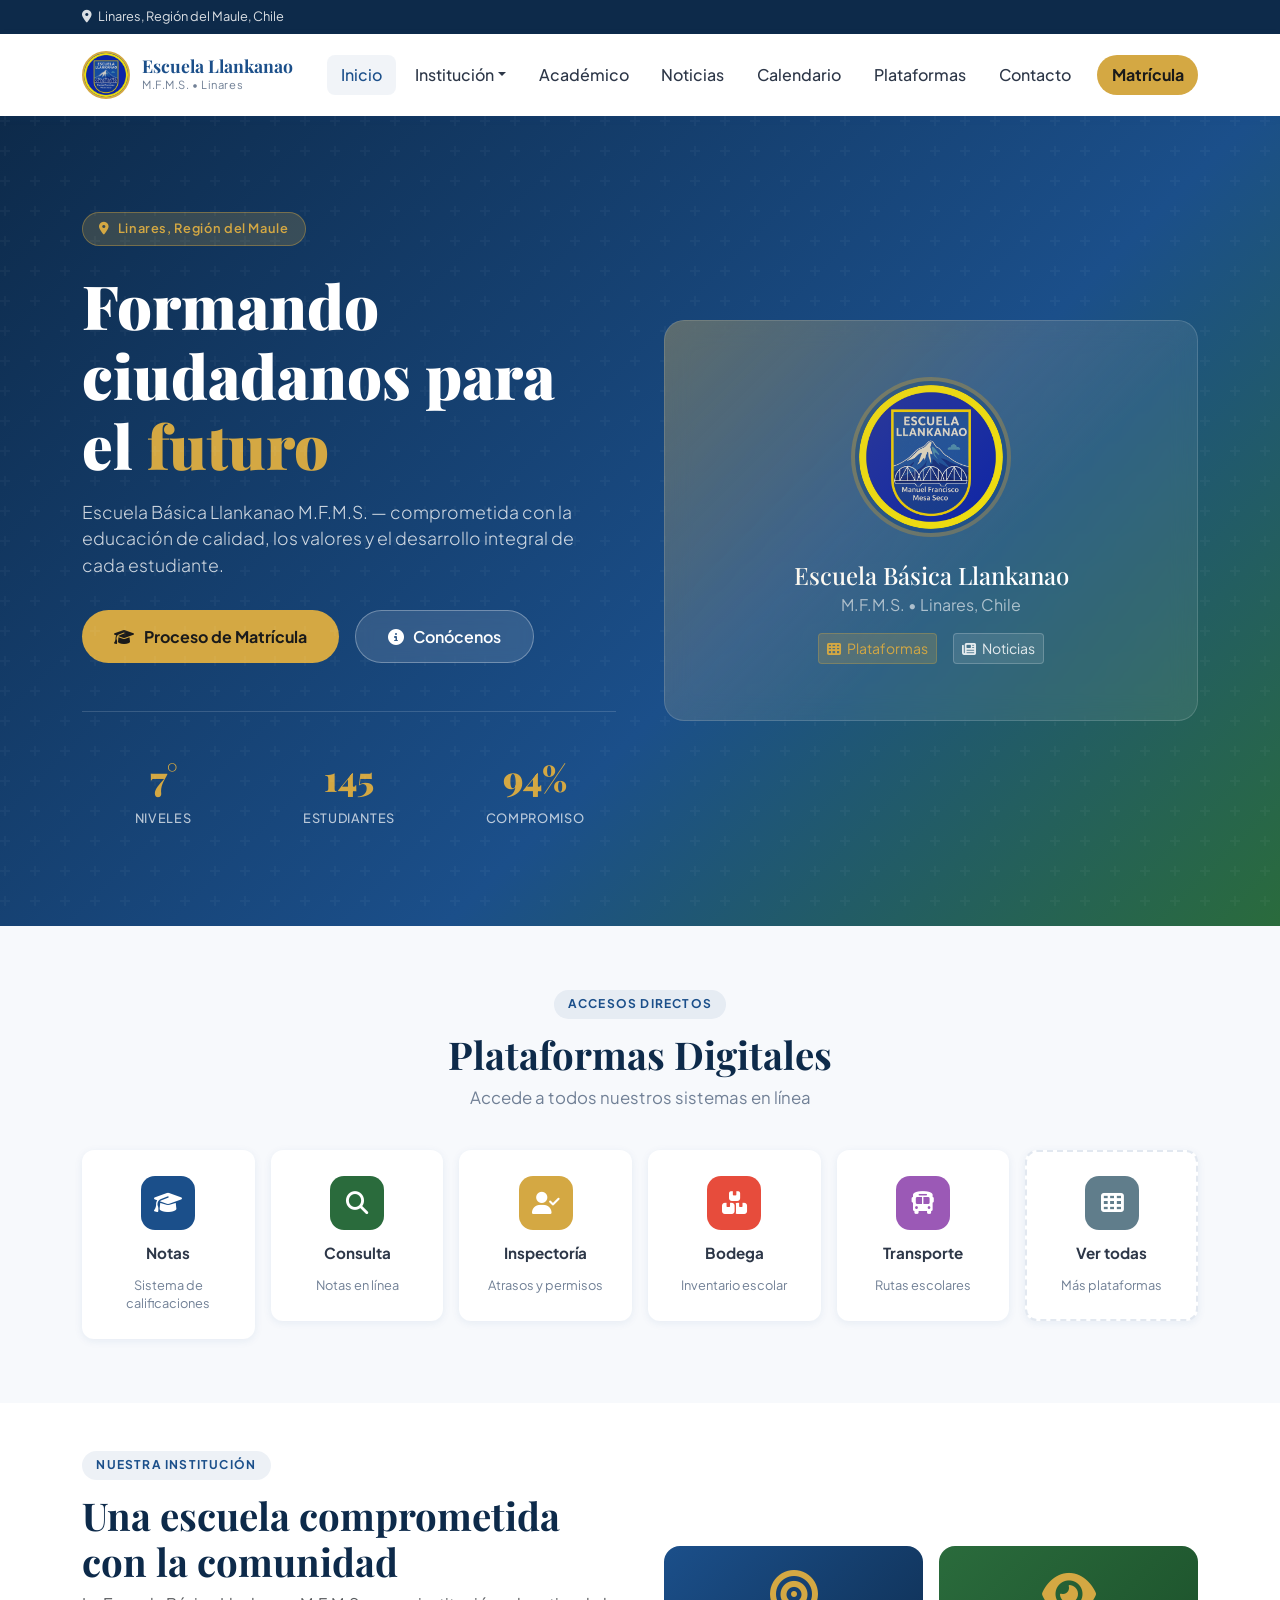
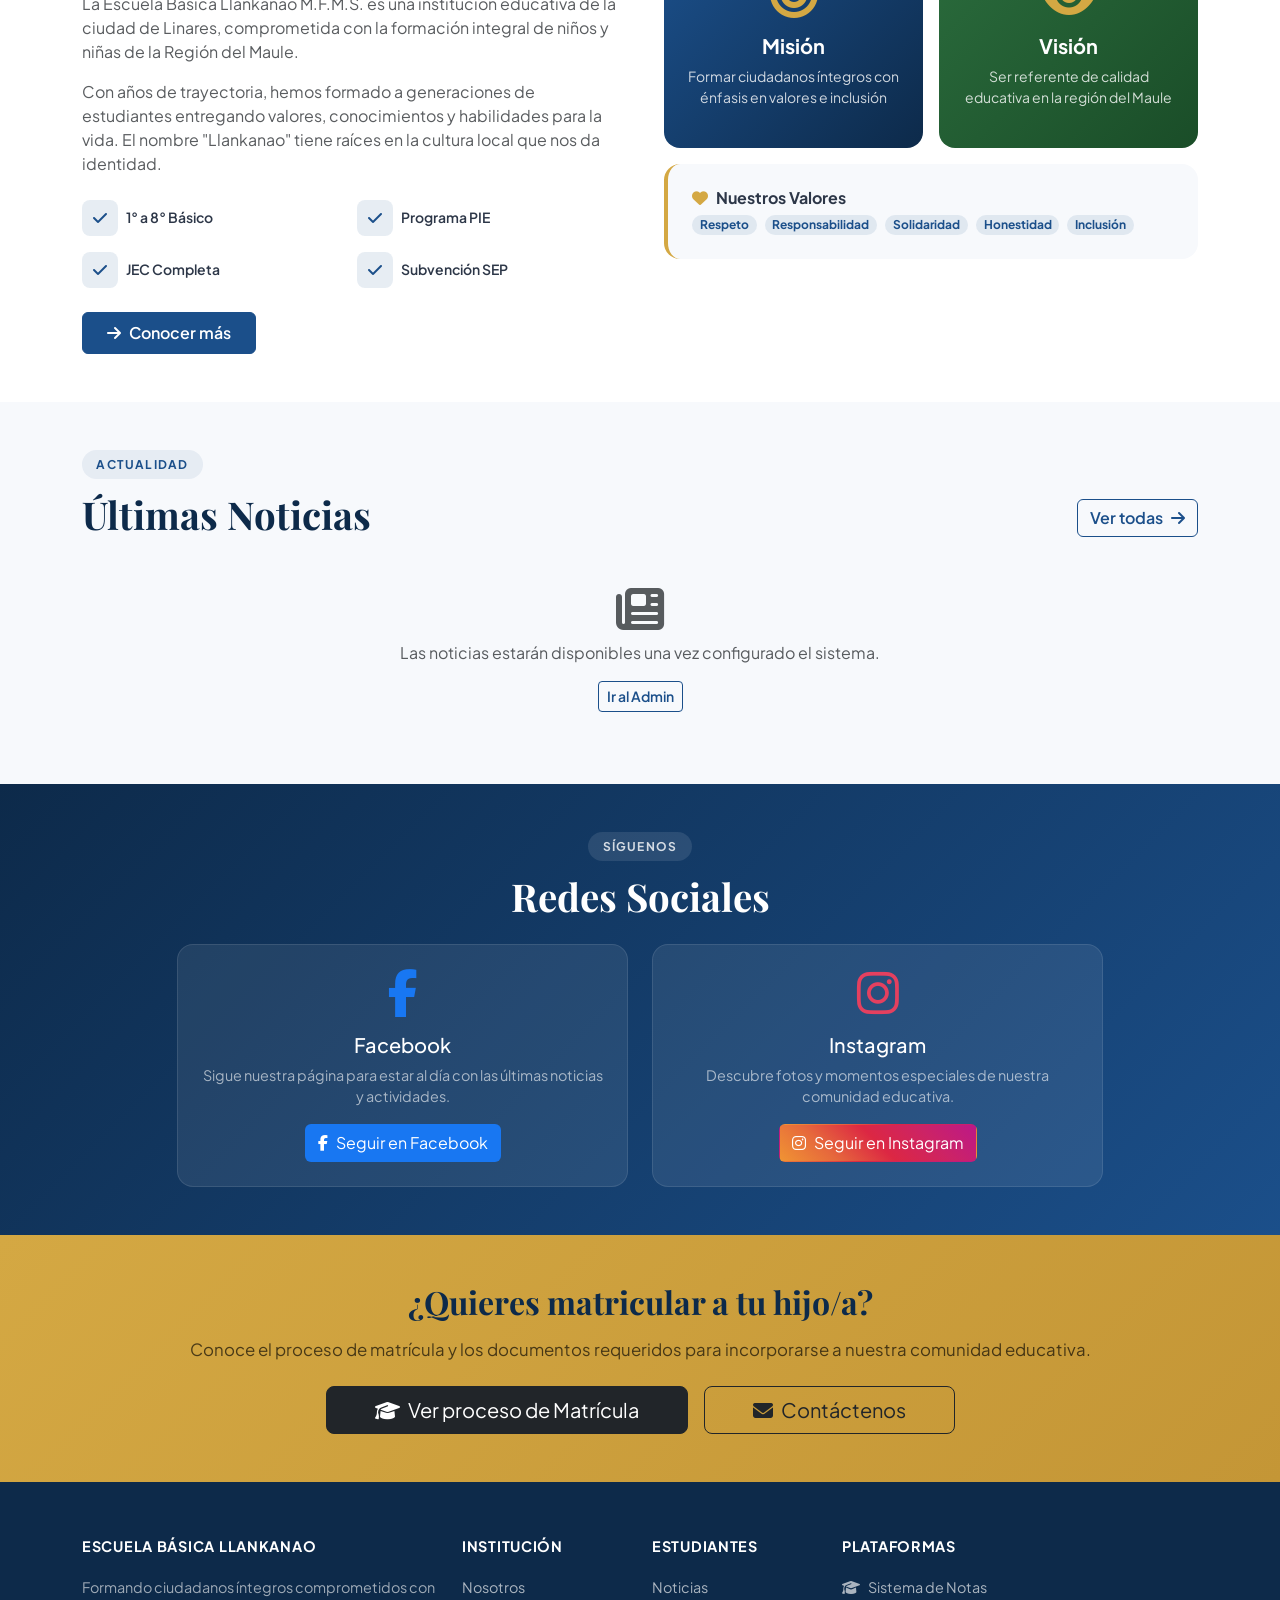
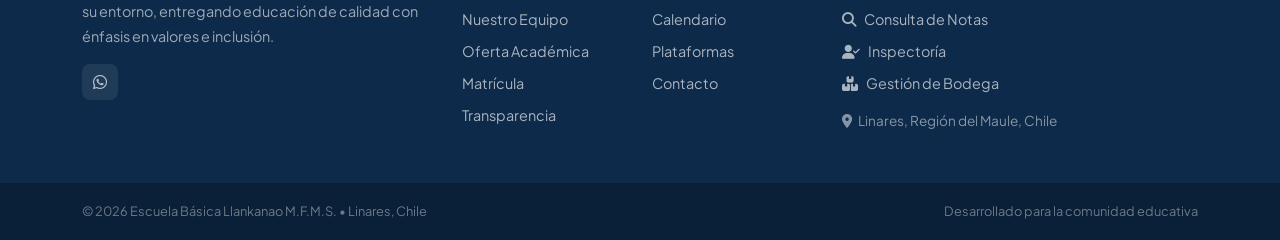
==== index.html @ 6bb751f6 "Add files via upload" ====
<!DOCTYPE html>
<html lang="es">
<head>
  <meta charset="UTF-8">
  <meta name="viewport" content="width=device-width, initial-scale=1.0">
  <title>Escuela Básica Llankanao M.F.M.S. — Linares, Chile</title>
  <meta name="description" content="Sitio web oficial de la Escuela Básica Llankanao M.F.M.S. de Linares, Región del Maule, Chile.">
  <meta property="og:title" content="Escuela Llankanao — Linares">
  <meta property="og:type" content="website">
  <meta property="og:url" content="https://www.escuelallankanao.cl">
  <link rel="icon" href="assets/img/favicon.png" type="image/png">
  <link rel="stylesheet" href="https://cdnjs.cloudflare.com/ajax/libs/bootstrap/5.3.2/css/bootstrap.min.css">
  <link rel="stylesheet" href="https://cdnjs.cloudflare.com/ajax/libs/font-awesome/6.5.0/css/all.min.css">
  <link rel="stylesheet" href="assets/css/style.css">
</head>
<body>

<div id="navbar-container"></div>
<div id="avisos-container"></div>

<!-- ── HERO ── -->
<section class="hero">
  <div class="container">
    <div class="row align-items-center g-5">
      <div class="col-lg-6">
        <div class="hero-badge">
          <i class="fas fa-map-marker-alt"></i>
          Linares, Región del Maule
        </div>
        <h1 id="hero-titulo">Formando ciudadanos para el <span id="hero-span">futuro</span></h1>
        <p class="lead" id="hero-desc">Escuela Básica Llankanao M.F.M.S. — comprometida con la educación de calidad, los valores y el desarrollo integral de cada estudiante.</p>
        <div class="hero-btns">
          <a href="matricula.html" class="btn-hero-primary">
            <i class="fas fa-graduation-cap"></i> Proceso de Matrícula
          </a>
          <a href="nosotros.html" class="btn-hero-secondary">
            <i class="fas fa-info-circle"></i> Conócenos
          </a>
        </div>
        <div class="hero-stats">
          <div class="stat-item">
            <span class="stat-number" id="stat1-n" data-count="8" data-suffix="°">0°</span>
            <span class="stat-label" id="stat1-l">Niveles</span>
          </div>
          <div class="stat-item">
            <span class="stat-number" id="stat2-n" data-count="154">0</span>
            <span class="stat-label" id="stat2-l">Estudiantes</span>
          </div>
          <div class="stat-item">
            <span class="stat-number" data-count="100" data-suffix="%">0%</span>
            <span class="stat-label">Compromiso</span>
          </div>
        </div>
      </div>
      <div class="col-lg-6 d-none d-lg-block">
        <div class="hero-img-card">
          <div class="text-center py-4">
            <img src="assets/img/logo.png" alt="Escuela Llankanao" onerror="this.src='assets/img/logo.svg'" style="width:160px;height:160px;border-radius:50%;object-fit:contain;background:#1B4F8A;border:4px solid rgba(212,168,67,.4);padding:4px">
            <h4 class="text-white mt-4 mb-1" style="font-family:'Playfair Display',serif">Escuela Básica Llankanao</h4>
            <p style="color:rgba(255,255,255,.6)">M.F.M.S. • Linares, Chile</p>
            <div class="d-flex gap-3 justify-content-center mt-3">
              <a href="plataformas.html" class="btn btn-sm" style="background:rgba(212,168,67,.2);color:var(--color-secondary);border:1px solid rgba(212,168,67,.3)">
                <i class="fas fa-th me-1"></i> Plataformas
              </a>
              <a href="noticias.html" class="btn btn-sm" style="background:rgba(255,255,255,.1);color:rgba(255,255,255,.85);border:1px solid rgba(255,255,255,.2)">
                <i class="fas fa-newspaper me-1"></i> Noticias
              </a>
            </div>
          </div>
        </div>
      </div>
    </div>
  </div>
</section>

<!-- ── ACCESO RÁPIDO PLATAFORMAS ── -->
<section class="quick-access">
  <div class="container">
    <div class="text-center mb-4">
      <span class="section-badge">Accesos directos</span>
      <h2 class="section-title">Plataformas Digitales</h2>
      <p class="section-subtitle">Accede a todos nuestros sistemas en línea</p>
    </div>
    <div class="row g-3 justify-content-center" id="plataformas-home">
      <!-- Se carga dinámicamente o muestra fallback -->
      <div class="col-6 col-md-4 col-lg-2">
        <a href="plataformas.html" class="platform-card reveal">
          <div class="p-icon" style="background:#1B4F8A"><i class="fas fa-graduation-cap"></i></div>
          <span class="p-name">Notas</span>
          <span class="p-desc">Sistema de calificaciones</span>
        </a>
      </div>
      <div class="col-6 col-md-4 col-lg-2">
        <a href="plataformas.html" class="platform-card reveal">
          <div class="p-icon" style="background:#2A6B3C"><i class="fas fa-search"></i></div>
          <span class="p-name">Consulta</span>
          <span class="p-desc">Notas en línea</span>
        </a>
      </div>
      <div class="col-6 col-md-4 col-lg-2">
        <a href="plataformas.html" class="platform-card reveal">
          <div class="p-icon" style="background:#D4A843"><i class="fas fa-user-check"></i></div>
          <span class="p-name">Inspectoría</span>
          <span class="p-desc">Atrasos y permisos</span>
        </a>
      </div>
      <div class="col-6 col-md-4 col-lg-2">
        <a href="plataformas.html" class="platform-card reveal">
          <div class="p-icon" style="background:#e74c3c"><i class="fas fa-boxes"></i></div>
          <span class="p-name">Bodega</span>
          <span class="p-desc">Inventario escolar</span>
        </a>
      </div>
      <div class="col-6 col-md-4 col-lg-2">
        <a href="plataformas.html" class="platform-card reveal">
          <div class="p-icon" style="background:#9b59b6"><i class="fas fa-bus"></i></div>
          <span class="p-name">Transporte</span>
          <span class="p-desc">Rutas escolares</span>
        </a>
      </div>
      <div class="col-6 col-md-4 col-lg-2">
        <a href="plataformas.html" class="platform-card reveal" style="border:2px dashed #e2e8f0">
          <div class="p-icon" style="background:#607d8b"><i class="fas fa-th"></i></div>
          <span class="p-name">Ver todas</span>
          <span class="p-desc">Más plataformas</span>
        </a>
      </div>
    </div>
  </div>
</section>

<!-- ── SOBRE NOSOTROS ── -->
<section class="py-5">
  <div class="container">
    <div class="row align-items-center g-5">
      <div class="col-lg-6 reveal">
        <span class="section-badge">Nuestra Institución</span>
        <h2 class="section-title" id="sobre-titulo">Una escuela comprometida con la comunidad</h2>
        <p class="text-muted mb-3" id="sobre-p1">La Escuela Básica Llankanao M.F.M.S. es una institución educativa de la ciudad de Linares, comprometida con la formación integral de niños y niñas de la Región del Maule.</p>
        <p class="text-muted mb-4" id="sobre-p2">Con años de trayectoria, hemos formado a generaciones de estudiantes entregando valores, conocimientos y habilidades para la vida. El nombre "Llankanao" tiene raíces en la cultura local que nos da identidad.</p>
        <div class="row g-3 mb-4">
          <div class="col-6">
            <div class="d-flex align-items-center gap-2">
              <div style="width:36px;height:36px;border-radius:8px;background:rgba(27,79,138,.1);display:flex;align-items:center;justify-content:center;flex-shrink:0">
                <i class="fas fa-check" style="color:var(--color-primary)"></i>
              </div>
              <span class="fw-semibold small">1° a 8° Básico</span>
            </div>
          </div>
          <div class="col-6">
            <div class="d-flex align-items-center gap-2">
              <div style="width:36px;height:36px;border-radius:8px;background:rgba(27,79,138,.1);display:flex;align-items:center;justify-content:center;flex-shrink:0">
                <i class="fas fa-check" style="color:var(--color-primary)"></i>
              </div>
              <span class="fw-semibold small">Programa PIE</span>
            </div>
          </div>
          <div class="col-6">
            <div class="d-flex align-items-center gap-2">
              <div style="width:36px;height:36px;border-radius:8px;background:rgba(27,79,138,.1);display:flex;align-items:center;justify-content:center;flex-shrink:0">
                <i class="fas fa-check" style="color:var(--color-primary)"></i>
              </div>
              <span class="fw-semibold small">JEC Completa</span>
            </div>
          </div>
          <div class="col-6">
            <div class="d-flex align-items-center gap-2">
              <div style="width:36px;height:36px;border-radius:8px;background:rgba(27,79,138,.1);display:flex;align-items:center;justify-content:center;flex-shrink:0">
                <i class="fas fa-check" style="color:var(--color-primary)"></i>
              </div>
              <span class="fw-semibold small">Subvención SEP</span>
            </div>
          </div>
        </div>
        <a href="nosotros.html" class="btn btn-primary px-4 py-2">
          <i class="fas fa-arrow-right me-2"></i>Conocer más
        </a>
      </div>
      <div class="col-lg-6 reveal">
        <div class="row g-3">
          <div class="col-6">
            <div class="p-4 rounded-4 text-center h-100" style="background:linear-gradient(135deg,var(--color-primary),var(--color-dark));color:white">
              <i class="fas fa-bullseye fa-3x mb-3" style="color:var(--color-secondary)"></i>
              <h5 class="fw-bold">Misión</h5>
              <p class="small" style="color:rgba(255,255,255,.8)">Formar ciudadanos íntegros con énfasis en valores e inclusión</p>
            </div>
          </div>
          <div class="col-6">
            <div class="p-4 rounded-4 text-center h-100" style="background:linear-gradient(135deg,var(--color-accent),#1a4d28);color:white">
              <i class="fas fa-eye fa-3x mb-3" style="color:var(--color-secondary)"></i>
              <h5 class="fw-bold">Visión</h5>
              <p class="small" style="color:rgba(255,255,255,.8)">Ser referente de calidad educativa en la región del Maule</p>
            </div>
          </div>
          <div class="col-12">
            <div class="p-4 rounded-4" style="background:var(--color-light);border-left:4px solid var(--color-secondary)">
              <h6 class="fw-bold mb-2"><i class="fas fa-heart me-2" style="color:var(--color-secondary)"></i>Nuestros Valores</h6>
              <div class="d-flex flex-wrap gap-2">
                <span class="badge rounded-pill" style="background:rgba(27,79,138,.1);color:var(--color-primary)">Respeto</span>
                <span class="badge rounded-pill" style="background:rgba(27,79,138,.1);color:var(--color-primary)">Responsabilidad</span>
                <span class="badge rounded-pill" style="background:rgba(27,79,138,.1);color:var(--color-primary)">Solidaridad</span>
                <span class="badge rounded-pill" style="background:rgba(27,79,138,.1);color:var(--color-primary)">Honestidad</span>
                <span class="badge rounded-pill" style="background:rgba(27,79,138,.1);color:var(--color-primary)">Inclusión</span>
              </div>
            </div>
          </div>
        </div>
      </div>
    </div>
  </div>
</section>

<!-- ── NOTICIAS ── -->
<section class="py-5" style="background:var(--color-light)">
  <div class="container">
    <div class="d-flex justify-content-between align-items-end mb-4">
      <div>
        <span class="section-badge">Actualidad</span>
        <h2 class="section-title mb-0">Últimas Noticias</h2>
      </div>
      <a href="noticias.html" class="btn btn-outline-primary d-none d-md-inline-flex align-items-center gap-2">
        Ver todas <i class="fas fa-arrow-right"></i>
      </a>
    </div>
    <div class="row g-4" id="noticias-home">
      <div class="col-12 loading-spinner">
        <div class="spinner-border" role="status"></div>
        <p class="mt-2">Cargando noticias...</p>
      </div>
    </div>
    <div class="text-center mt-4 d-md-none">
      <a href="noticias.html" class="btn btn-outline-primary">Ver todas las noticias</a>
    </div>
  </div>
</section>

<!-- ── REDES SOCIALES ── -->
<section class="social-section py-5">
  <div class="container">
    <div class="text-center mb-4">
      <span class="section-badge" style="background:rgba(255,255,255,.1);color:rgba(255,255,255,.8)">Síguenos</span>
      <h2 class="section-title" style="color:#fff">Redes Sociales</h2>
    </div>
    <div class="row g-4 justify-content-center">
      <div class="col-md-5" id="fb-widget">
        <div class="p-4 rounded-4" style="background:rgba(255,255,255,.08);border:1px solid rgba(255,255,255,.1);text-align:center">
          <i class="fab fa-facebook-f fa-3x mb-3" style="color:#1877f2"></i>
          <h5 style="color:#fff">Facebook</h5>
          <p style="color:rgba(255,255,255,.6);font-size:.9rem">Sigue nuestra página para estar al día con las últimas noticias y actividades.</p>
          <a id="fb-link" href="#" target="_blank" class="btn" style="background:#1877f2;color:white">
            <i class="fab fa-facebook-f me-2"></i>Seguir en Facebook
          </a>
        </div>
      </div>
      <div class="col-md-5" id="ig-widget">
        <div class="p-4 rounded-4" style="background:rgba(255,255,255,.08);border:1px solid rgba(255,255,255,.1);text-align:center">
          <i class="fab fa-instagram fa-3x mb-3" style="color:#e4405f"></i>
          <h5 style="color:#fff">Instagram</h5>
          <p style="color:rgba(255,255,255,.6);font-size:.9rem">Descubre fotos y momentos especiales de nuestra comunidad educativa.</p>
          <a id="ig-link" href="#" target="_blank" class="btn" style="background:linear-gradient(45deg,#f09433,#e6683c,#dc2743,#cc2366,#bc1888);color:white">
            <i class="fab fa-instagram me-2"></i>Seguir en Instagram
          </a>
        </div>
      </div>
    </div>
  </div>
</section>

<!-- ── CTA MATRÍCULA ── -->
<section class="cta-section py-5">
  <div class="container text-center">
    <h2 class="fw-bold mb-3" id="cta-titulo" style="font-family:'Playfair Display',serif;color:var(--color-dark);font-size:2rem">¿Quieres matricular a tu hijo/a?</h2>
    <p class="mb-4" id="cta-texto" style="color:rgba(0,0,0,.65);font-size:1.05rem">Conoce el proceso de matrícula y los documentos requeridos para incorporarse a nuestra comunidad educativa.</p>
    <div class="d-flex gap-3 justify-content-center flex-wrap">
      <a href="matricula.html" class="btn btn-dark btn-lg px-5">
        <i class="fas fa-graduation-cap me-2"></i>Ver proceso de Matrícula
      </a>
      <a href="contacto.html" class="btn btn-outline-dark btn-lg px-5">
        <i class="fas fa-envelope me-2"></i>Contáctenos
      </a>
    </div>
  </div>
</section>

<div id="footer-container"></div>

<script src="https://cdnjs.cloudflare.com/ajax/libs/bootstrap/5.3.2/js/bootstrap.bundle.min.js"></script>
<script src="assets/js/app.js"></script>
<script>
  initComponents('index');
  loadAvisos();

  // Cargar contenido editable de la página
  gasGet('getPagina', {pagina:'inicio'}).then(d => {
    const c = d.contenido;
    if(!c) return;
    if(c.heroTitulo) { const t=document.getElementById('hero-titulo'); if(t) t.innerHTML=c.heroTitulo+(c.heroSpan?` <span>${c.heroSpan}</span>`:''); }
    if(c.heroDesc)   { const e=document.getElementById('hero-desc');   if(e) e.textContent=c.heroDesc; }
    if(c.stat1n)     { const e=document.getElementById('stat1-n'); if(e){e.dataset.count=c.stat1n;e.dataset.suffix=c.stat1s||'';} }
    if(c.stat1l)     { const e=document.getElementById('stat1-l'); if(e) e.textContent=c.stat1l; }
    if(c.stat2n)     { const e=document.getElementById('stat2-n'); if(e){e.dataset.count=c.stat2n;e.dataset.suffix=c.stat2s||'';} }
    if(c.stat2l)     { const e=document.getElementById('stat2-l'); if(e) e.textContent=c.stat2l; }
    if(c.sobreTitulo){ const e=document.getElementById('sobre-titulo'); if(e) e.textContent=c.sobreTitulo; }
    if(c.sobreP1)    { const e=document.getElementById('sobre-p1');     if(e) e.textContent=c.sobreP1; }
    if(c.sobreP2)    { const e=document.getElementById('sobre-p2');     if(e) e.textContent=c.sobreP2; }
    if(c.ctaTitulo)  { const e=document.getElementById('cta-titulo');   if(e) e.textContent=c.ctaTitulo; }
    if(c.ctaTexto)   { const e=document.getElementById('cta-texto');    if(e) e.textContent=c.ctaTexto; }
  }).catch(()=>{});

  // Contadores al entrar en pantalla
  const heroObserver = new IntersectionObserver((entries) => {
    entries.forEach(e => { if(e.isIntersecting) { animateCounters(); heroObserver.disconnect(); } });
  });
  const heroStats = document.querySelector('.hero-stats');
  if(heroStats) heroObserver.observe(heroStats);

  // Cargar noticias recientes
  async function loadNoticiasHome() {
    const container = document.getElementById('noticias-home');
    try {
      const data = await gasGet('getNoticias', { limit: 3 });
      const noticias = data.noticias || [];
      if (!noticias.length) {
        container.innerHTML = `
          <div class="col-12 text-center py-4 text-muted">
            <i class="fas fa-newspaper fa-3x mb-2"></i>
            <p>Pronto publicaremos noticias. Vuelve a visitar el sitio.</p>
          </div>`;
        return;
      }
      container.innerHTML = noticias.map(n => `
        <div class="col-md-4 reveal">
          <article class="news-card card">
            ${n.imagen
              ? `<img src="${n.imagen}" alt="${n.titulo}" class="card-img-top" style="height:200px;object-fit:cover">`
              : `<div class="card-img-placeholder"><i class="fas fa-newspaper"></i></div>`}
            <div class="card-body d-flex flex-column">
              <div class="news-meta">
                ${n.categoria ? `<span class="cat-badge">${n.categoria}</span>` : ''}
                <span><i class="fas fa-calendar me-1"></i>${formatFecha(n.fecha)}</span>
              </div>
              <h5 class="card-title">${n.titulo}</h5>
              <p class="card-text flex-grow-1">${truncate(n.resumen)}</p>
              <a href="noticia.html?id=${n.id}" class="btn-read-more">Leer más <i class="fas fa-arrow-right"></i></a>
            </div>
          </article>
        </div>`).join('');
    } catch(e) {
      container.innerHTML = `
        <div class="col-12 text-center py-4 text-muted">
          <i class="fas fa-newspaper fa-3x mb-2"></i>
          <p>Las noticias estarán disponibles una vez configurado el sistema.</p>
          <a href="admin.html" class="btn btn-sm btn-outline-primary">Ir al Admin</a>
        </div>`;
    }
  }
  loadNoticiasHome();

  // Redes sociales
  async function loadSocialLinks() {
    try {
      const data = await gasGet('getConfig');
      const cfg = data.config || {};
      if(cfg.facebook) {
        document.getElementById('fb-link').href = cfg.facebook;
        // Intentar embed del plugin de Facebook
        const fbWidget = document.getElementById('fb-widget');
        fbWidget.innerHTML = `
          <div class="fb-page rounded-4 overflow-hidden" style="background:rgba(255,255,255,.08);border:1px solid rgba(255,255,255,.1)">
            <div class="fb-page" data-href="${cfg.facebook}" data-tabs="timeline" data-width="400" data-height="300" data-small-header="true" data-adapt-container-width="true" data-hide-cover="false" data-show-facepile="false"></div>
          </div>`;
        // Load FB SDK
        const script = document.createElement('script');
        script.src = 'https://connect.facebook.net/es_LA/sdk.js#xfbml=1&version=v18.0';
        script.async = true; script.defer = true;
        document.head.appendChild(script);
        window.fbAsyncInit = function() { FB.init({ xfbml: true, version: 'v18.0' }); };
      }
      if(cfg.instagram) document.getElementById('ig-link').href = cfg.instagram;
    } catch(e) {}
  }
  loadSocialLinks();
</script>
</body>
</html>
---- assets/css/style.css ----
/* ========================================
   ESCUELA LLANKANAO — ESTILOS INSTITUCIONALES
   ======================================== */

@import url('https://fonts.googleapis.com/css2?family=Playfair+Display:wght@600;700;900&family=Plus+Jakarta+Sans:wght@300;400;500;600;700&display=swap');

:root {
  --color-primary:   #1B4F8A;
  --color-secondary: #D4A843;
  --color-accent:    #2A6B3C;
  --color-dark:      #0d2a4a;
  --color-light:     #f7f9fc;
  --color-text:      #2d3748;
  --color-muted:     #718096;
  --shadow-sm:       0 2px 8px rgba(27,79,138,.08);
  --shadow-md:       0 4px 20px rgba(27,79,138,.12);
  --shadow-lg:       0 8px 40px rgba(27,79,138,.16);
  --radius:          12px;
  --transition:      .3s cubic-bezier(.4,0,.2,1);
}

*,*::before,*::after{box-sizing:border-box;margin:0;padding:0}
html{scroll-behavior:smooth}
body{font-family:'Plus Jakarta Sans',sans-serif;color:var(--color-text);background:#fff;overflow-x:hidden}

/* ── TOPBAR ── */
.topbar{background:var(--color-dark);color:rgba(255,255,255,.85);font-size:.8rem;padding:.45rem 0}
.topbar a{color:var(--color-secondary);text-decoration:none}
.topbar a:hover{color:#fff}
.topbar .sep{margin:0 .6rem;opacity:.4}

/* ── NAVBAR ── */
.navbar{background:#fff!important;box-shadow:var(--shadow-sm);padding:.75rem 0;transition:var(--transition)}
.navbar.scrolled{box-shadow:var(--shadow-md)}
.navbar-brand{display:flex;align-items:center;gap:12px;text-decoration:none}
.navbar-brand img{
  height:48px !important;
  width:48px !important;
  min-width:48px !important;
  max-width:48px !important;
  border-radius:50% !important;
  object-fit:contain;
  background:var(--color-primary);
  border:2px solid var(--color-secondary);
  flex-shrink:0;
  display:block;
}
.navbar-brand .brand-text .brand-name{font-family:'Playfair Display',serif;font-size:1.1rem;font-weight:700;color:var(--color-primary);line-height:1.1}
.navbar-brand .brand-text .brand-sub{font-size:.7rem;color:var(--color-muted);letter-spacing:.05em}
.nav-link{font-weight:500;color:var(--color-text)!important;padding:.5rem .9rem!important;border-radius:8px;transition:var(--transition)}
.nav-link:hover,.nav-link.active{color:var(--color-primary)!important;background:rgba(27,79,138,.06)}
.dropdown-menu{border:none;box-shadow:var(--shadow-md);border-radius:var(--radius);padding:.5rem}
.dropdown-item{border-radius:8px;padding:.45rem .9rem;font-size:.9rem;font-weight:500}
.dropdown-item:hover{background:rgba(27,79,138,.06);color:var(--color-primary)}
.btn-matricula{background:var(--color-secondary)!important;color:#1a1a1a!important;font-weight:700;border:none;padding:.5rem 1.2rem;border-radius:50px}
.btn-matricula:hover{background:#c49636!important;transform:translateY(-1px)}

/* ── AVISO BANNER ── */
.aviso-banner{font-size:.85rem;padding:.5rem 0;text-align:center}

/* ── HERO ── */
.hero{position:relative;min-height:90vh;background:linear-gradient(135deg,var(--color-dark) 0%,var(--color-primary) 60%,var(--color-accent) 100%);display:flex;align-items:center;overflow:hidden}
.hero::before{content:'';position:absolute;inset:0;background:url("data:image/svg+xml,%3Csvg width='60' height='60' viewBox='0 0 60 60' xmlns='http://www.w3.org/2000/svg'%3E%3Cg fill='none' fill-rule='evenodd'%3E%3Cg fill='%23ffffff' fill-opacity='0.03'%3E%3Cpath d='M36 34v-4h-2v4h-4v2h4v4h2v-4h4v-2h-4zm0-30V0h-2v4h-4v2h4v4h2V6h4V4h-4zM6 34v-4H4v4H0v2h4v4h2v-4h4v-2H6zM6 4V0H4v4H0v2h4v4h2V6h4V4H6z'/%3E%3C/g%3E%3C/g%3E%3C/svg%3E")}
.hero-content{position:relative;z-index:2}
.hero-badge{display:inline-flex;align-items:center;gap:.5rem;background:rgba(212,168,67,.2);border:1px solid rgba(212,168,67,.4);color:var(--color-secondary);padding:.4rem 1rem;border-radius:50px;font-size:.8rem;font-weight:600;letter-spacing:.05em;margin-bottom:1.5rem}
.hero h1{font-family:'Playfair Display',serif;font-size:clamp(2.2rem,5vw,3.8rem);font-weight:900;color:#fff;line-height:1.15;margin-bottom:1.2rem}
.hero h1 span{color:var(--color-secondary)}
.hero p.lead{font-size:1.1rem;color:rgba(255,255,255,.8);margin-bottom:2rem;max-width:520px}
.hero-btns{display:flex;gap:1rem;flex-wrap:wrap}
.btn-hero-primary{background:var(--color-secondary);color:#1a1a1a;border:none;padding:.85rem 2rem;border-radius:50px;font-weight:700;font-size:1rem;text-decoration:none;display:inline-flex;align-items:center;gap:.6rem;transition:var(--transition)}
.btn-hero-primary:hover{background:#c49636;color:#1a1a1a;transform:translateY(-2px);box-shadow:0 8px 25px rgba(212,168,67,.4)}
.btn-hero-secondary{background:rgba(255,255,255,.12);color:#fff;border:1px solid rgba(255,255,255,.3);padding:.85rem 2rem;border-radius:50px;font-weight:600;font-size:1rem;text-decoration:none;display:inline-flex;align-items:center;gap:.6rem;transition:var(--transition);backdrop-filter:blur(8px)}
.btn-hero-secondary:hover{background:rgba(255,255,255,.2);color:#fff;transform:translateY(-2px)}
.hero-stats{display:grid;grid-template-columns:repeat(3,1fr);gap:1.5rem;margin-top:3rem;padding-top:2.5rem;border-top:1px solid rgba(255,255,255,.15)}
.stat-item{text-align:center}
.stat-number{font-family:'Playfair Display',serif;font-size:2.2rem;font-weight:900;color:var(--color-secondary);display:block}
.stat-label{font-size:.8rem;color:rgba(255,255,255,.7);font-weight:500;text-transform:uppercase;letter-spacing:.05em}
.hero-img-card{background:rgba(255,255,255,.08);backdrop-filter:blur(12px);border:1px solid rgba(255,255,255,.15);border-radius:20px;padding:2rem;position:relative}
.hero-img-card::before{content:'';position:absolute;inset:-1px;border-radius:21px;background:linear-gradient(135deg,rgba(212,168,67,.3),transparent 60%);pointer-events:none}

/* ── SECTION COMPONENTS ── */
.section-badge{display:inline-block;background:rgba(27,79,138,.08);color:var(--color-primary);font-size:.75rem;font-weight:700;letter-spacing:.1em;text-transform:uppercase;padding:.35rem .9rem;border-radius:50px;margin-bottom:.75rem}
.section-title{font-family:'Playfair Display',serif;font-size:clamp(1.6rem,3vw,2.4rem);font-weight:700;color:var(--color-dark);margin-bottom:.5rem}
.section-subtitle{color:var(--color-muted);font-size:1.05rem;margin-bottom:2.5rem}

/* ── QUICK ACCESS ── */
.quick-access{background:var(--color-light);padding:4rem 0}
.platform-card{background:#fff;border-radius:var(--radius);padding:1.5rem;text-decoration:none;color:var(--color-text);border:2px solid transparent;transition:var(--transition);display:flex;flex-direction:column;align-items:center;text-align:center;gap:.75rem;box-shadow:var(--shadow-sm)}
.platform-card:hover{border-color:var(--color-primary);transform:translateY(-4px);box-shadow:var(--shadow-md);color:var(--color-primary)}
.platform-card .p-icon{width:54px;height:54px;border-radius:14px;display:flex;align-items:center;justify-content:center;font-size:1.4rem;color:#fff}
.platform-card .p-name{font-weight:700;font-size:.95rem}
.platform-card .p-desc{font-size:.8rem;color:var(--color-muted);line-height:1.4}

/* ── NEWS CARDS ── */
.news-card{border-radius:var(--radius);overflow:hidden;box-shadow:var(--shadow-sm);transition:var(--transition);border:none;height:100%}
.news-card:hover{transform:translateY(-5px);box-shadow:var(--shadow-md)}
.news-card .card-img-placeholder{height:200px;display:flex;align-items:center;justify-content:center;background:linear-gradient(135deg,var(--color-primary),var(--color-accent))}
.news-card .card-img-placeholder i{font-size:3rem;color:rgba(255,255,255,.4)}
.news-card img{height:200px;width:100%;object-fit:cover}
.news-card .card-body{padding:1.5rem}
.news-card .card-title{font-family:'Playfair Display',serif;font-size:1.1rem;font-weight:700;margin-bottom:.75rem}
.news-card .card-text{color:var(--color-muted);font-size:.9rem;line-height:1.6}
.news-meta{display:flex;align-items:center;gap.75rem;font-size:.8rem;color:var(--color-muted);margin-bottom:.75rem;flex-wrap:wrap;gap:.5rem}
.cat-badge{background:rgba(212,168,67,.15);color:#a07620;font-size:.7rem;font-weight:700;padding:.2rem .6rem;border-radius:50px}
.btn-read-more{color:var(--color-primary);font-weight:600;font-size:.875rem;text-decoration:none;display:inline-flex;align-items:center;gap:.4rem;margin-top:1rem;transition:var(--transition)}
.btn-read-more:hover{gap:.7rem;color:var(--color-dark)}

/* ── SOCIAL SECTION ── */
.social-section{background:linear-gradient(135deg,var(--color-dark),var(--color-primary))}

/* ── CTA SECTION ── */
.cta-section{background:linear-gradient(135deg,var(--color-secondary) 0%,#c49636 100%)}

/* ── PAGE HERO ── */
.page-hero{background:linear-gradient(135deg,var(--color-dark),var(--color-primary));padding:5rem 0 3rem;color:#fff}
.page-hero h1{font-family:'Playfair Display',serif;font-size:clamp(1.8rem,4vw,2.8rem);font-weight:900;margin-bottom:.5rem}
.page-hero p{color:rgba(255,255,255,.75);font-size:1rem}
.breadcrumb{background:none;padding:0;margin-bottom:1rem}
.breadcrumb-item a{color:var(--color-secondary);text-decoration:none}
.breadcrumb-item.active{color:rgba(255,255,255,.7)}
.breadcrumb-item+.breadcrumb-item::before{color:rgba(255,255,255,.4)}

/* ── FOOTER ── */
footer{background:var(--color-dark);color:rgba(255,255,255,.85);padding:3.5rem 0 0}
footer h6{font-weight:700;color:#fff;margin-bottom:1.2rem;font-size:.9rem;letter-spacing:.05em;text-transform:uppercase}
footer a{color:rgba(255,255,255,.65);text-decoration:none;transition:var(--transition);font-size:.9rem}
footer a:hover{color:var(--color-secondary)}
footer ul{list-style:none;padding:0}
footer ul li{margin-bottom:.5rem}
.footer-bottom{background:rgba(0,0,0,.25);margin-top:2.5rem;padding:1.2rem 0;font-size:.8rem;color:rgba(255,255,255,.4)}
.social-links{display:flex;gap:.6rem;margin-top:.5rem}
.social-links a{width:36px;height:36px;border-radius:8px;background:rgba(255,255,255,.08);display:flex;align-items:center;justify-content:center;font-size:1rem;color:rgba(255,255,255,.7)}
.social-links a:hover{background:var(--color-secondary);color:#1a1a1a}

/* ── UTILITIES ── */
.hover-lift{transition:var(--transition)}
.hover-lift:hover{transform:translateY(-3px);box-shadow:var(--shadow-md)!important}
.text-primary{color:var(--color-primary)!important}
.text-secondary{color:var(--color-secondary)!important}
.btn-primary{background:var(--color-primary)!important;border-color:var(--color-primary)!important;font-weight:600}
.btn-primary:hover{background:var(--color-dark)!important;border-color:var(--color-dark)!important}
.btn-outline-primary{color:var(--color-primary)!important;border-color:var(--color-primary)!important;font-weight:600}
.btn-outline-primary:hover{background:var(--color-primary)!important;color:#fff!important}
.card{border-radius:var(--radius)!important}
img.rounded-circle{border:3px solid var(--color-secondary)}

/* ── BACK TO TOP ── */
#backToTop{position:fixed;bottom:2rem;right:2rem;width:46px;height:46px;border-radius:50%;background:var(--color-primary);color:#fff;border:none;display:none;align-items:center;justify-content:center;font-size:1.1rem;box-shadow:var(--shadow-md);transition:var(--transition);z-index:999;cursor:pointer}
#backToTop.visible{display:flex}
#backToTop:hover{background:var(--color-dark);transform:translateY(-3px)}

/* ── REVEAL ANIMATION ── */
.reveal{opacity:0;transform:translateY(30px);transition:opacity .6s ease,transform .6s ease}
.reveal.visible{opacity:1;transform:none}

/* ── LOADING SPINNER ── */
.loading-spinner{text-align:center;padding:3rem;color:var(--color-muted)}
.loading-spinner .spinner-border{color:var(--color-primary)}

/* ── NEWS CONTENT ── */
.news-content{font-size:1.05rem;line-height:1.85;color:var(--color-text)}
.news-content p{margin-bottom:1rem}

/* ── RESPONSIVE ── */
@media(max-width:768px){
  .hero{min-height:auto;padding:6rem 0 3rem}
  .hero-stats{grid-template-columns:repeat(3,1fr);gap:.75rem}
  .stat-number{font-size:1.6rem}
  .topbar .d-none-mobile{display:none!important}
}

/* ── ADMIN STYLES ── */
.admin-layout{display:flex;min-height:100vh}
.admin-sidebar{width:260px;background:var(--color-dark);color:#fff;flex-shrink:0;position:fixed;top:0;left:0;height:100vh;overflow-y:auto;z-index:100;transition:var(--transition)}
.admin-sidebar .logo-area{padding:1.5rem;border-bottom:1px solid rgba(255,255,255,.1)}
.admin-sidebar .logo-area .school-name{font-family:'Playfair Display',serif;font-size:1rem;font-weight:700;color:#fff;line-height:1.2}
.admin-sidebar .logo-area .admin-label{font-size:.7rem;color:var(--color-secondary);letter-spacing:.1em;text-transform:uppercase}
.admin-sidebar nav a{display:flex;align-items:center;gap:.75rem;padding:.7rem 1.2rem;color:rgba(255,255,255,.7);text-decoration:none;font-size:.9rem;font-weight:500;border-radius:8px;margin:.1rem .5rem;transition:var(--transition)}
.admin-sidebar nav a:hover,.admin-sidebar nav a.active{background:rgba(255,255,255,.1);color:#fff}
.admin-sidebar nav a.active{background:rgba(212,168,67,.2);color:var(--color-secondary)}
.admin-sidebar nav .nav-section{font-size:.65rem;font-weight:700;color:rgba(255,255,255,.3);letter-spacing:.1em;text-transform:uppercase;padding:.75rem 1.7rem .3rem}
.admin-main{margin-left:260px;flex:1;min-height:100vh;background:#f8fafc}
.admin-topbar{background:#fff;border-bottom:1px solid #e2e8f0;padding:1rem 1.5rem;display:flex;justify-content:space-between;align-items:center;position:sticky;top:0;z-index:99}
.admin-content{padding:1.5rem}
.admin-card{background:#fff;border-radius:var(--radius);box-shadow:var(--shadow-sm);margin-bottom:1.5rem}
.admin-card .card-header{padding:1rem 1.25rem;border-bottom:1px solid #f0f4f8;font-weight:700;display:flex;align-items:center;justify-content:space-between}
.stat-admin-card{background:#fff;border-radius:var(--radius);padding:1.25rem;box-shadow:var(--shadow-sm);display:flex;align-items:center;gap:1rem}
.stat-admin-icon{width:50px;height:50px;border-radius:12px;display:flex;align-items:center;justify-content:center;font-size:1.3rem;color:#fff;flex-shrink:0}

/* Admin login */
.admin-login-page{min-height:100vh;background:linear-gradient(135deg,var(--color-dark),var(--color-primary));display:flex;align-items:center;justify-content:center}
.login-card{background:#fff;border-radius:20px;padding:2.5rem;max-width:400px;width:100%;box-shadow:var(--shadow-lg)}
.login-logo{width:80px;height:80px;border-radius:50%;object-fit:cover;border:3px solid var(--color-secondary);margin:0 auto 1.5rem;display:block}
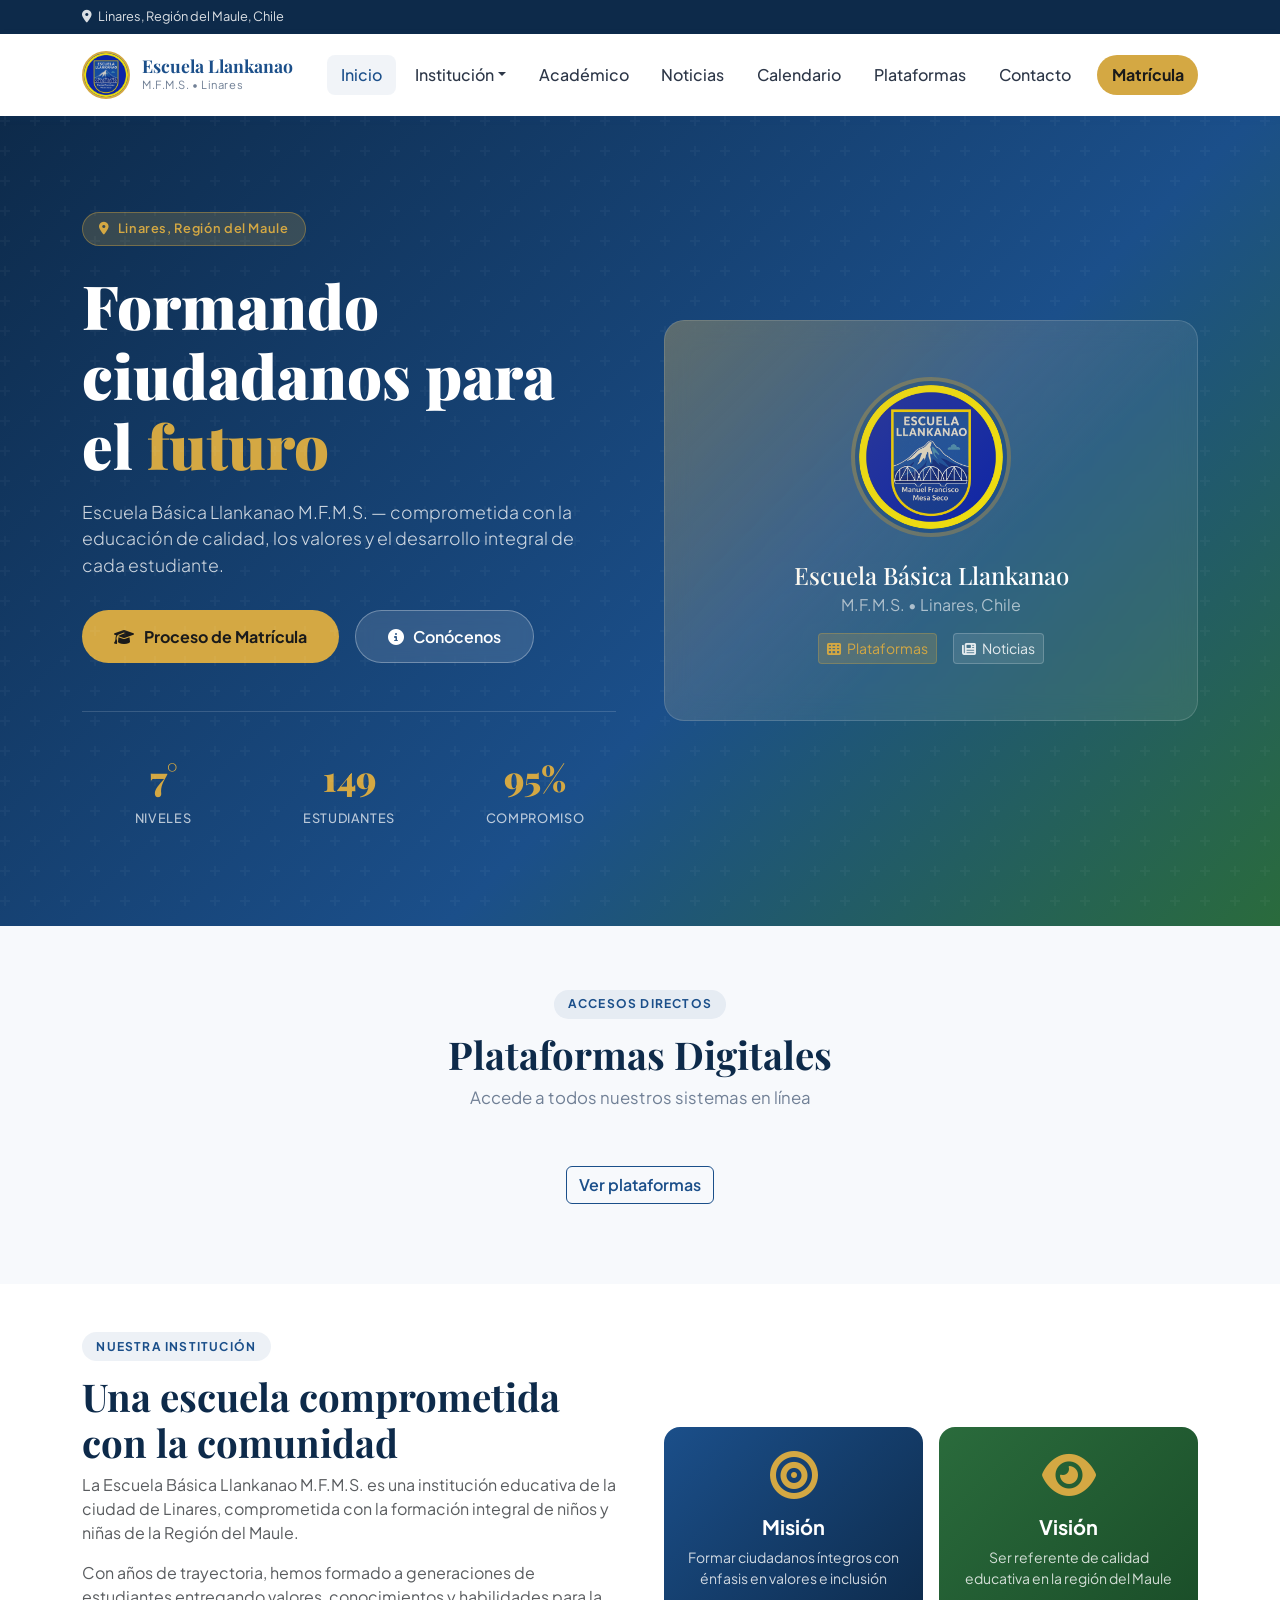
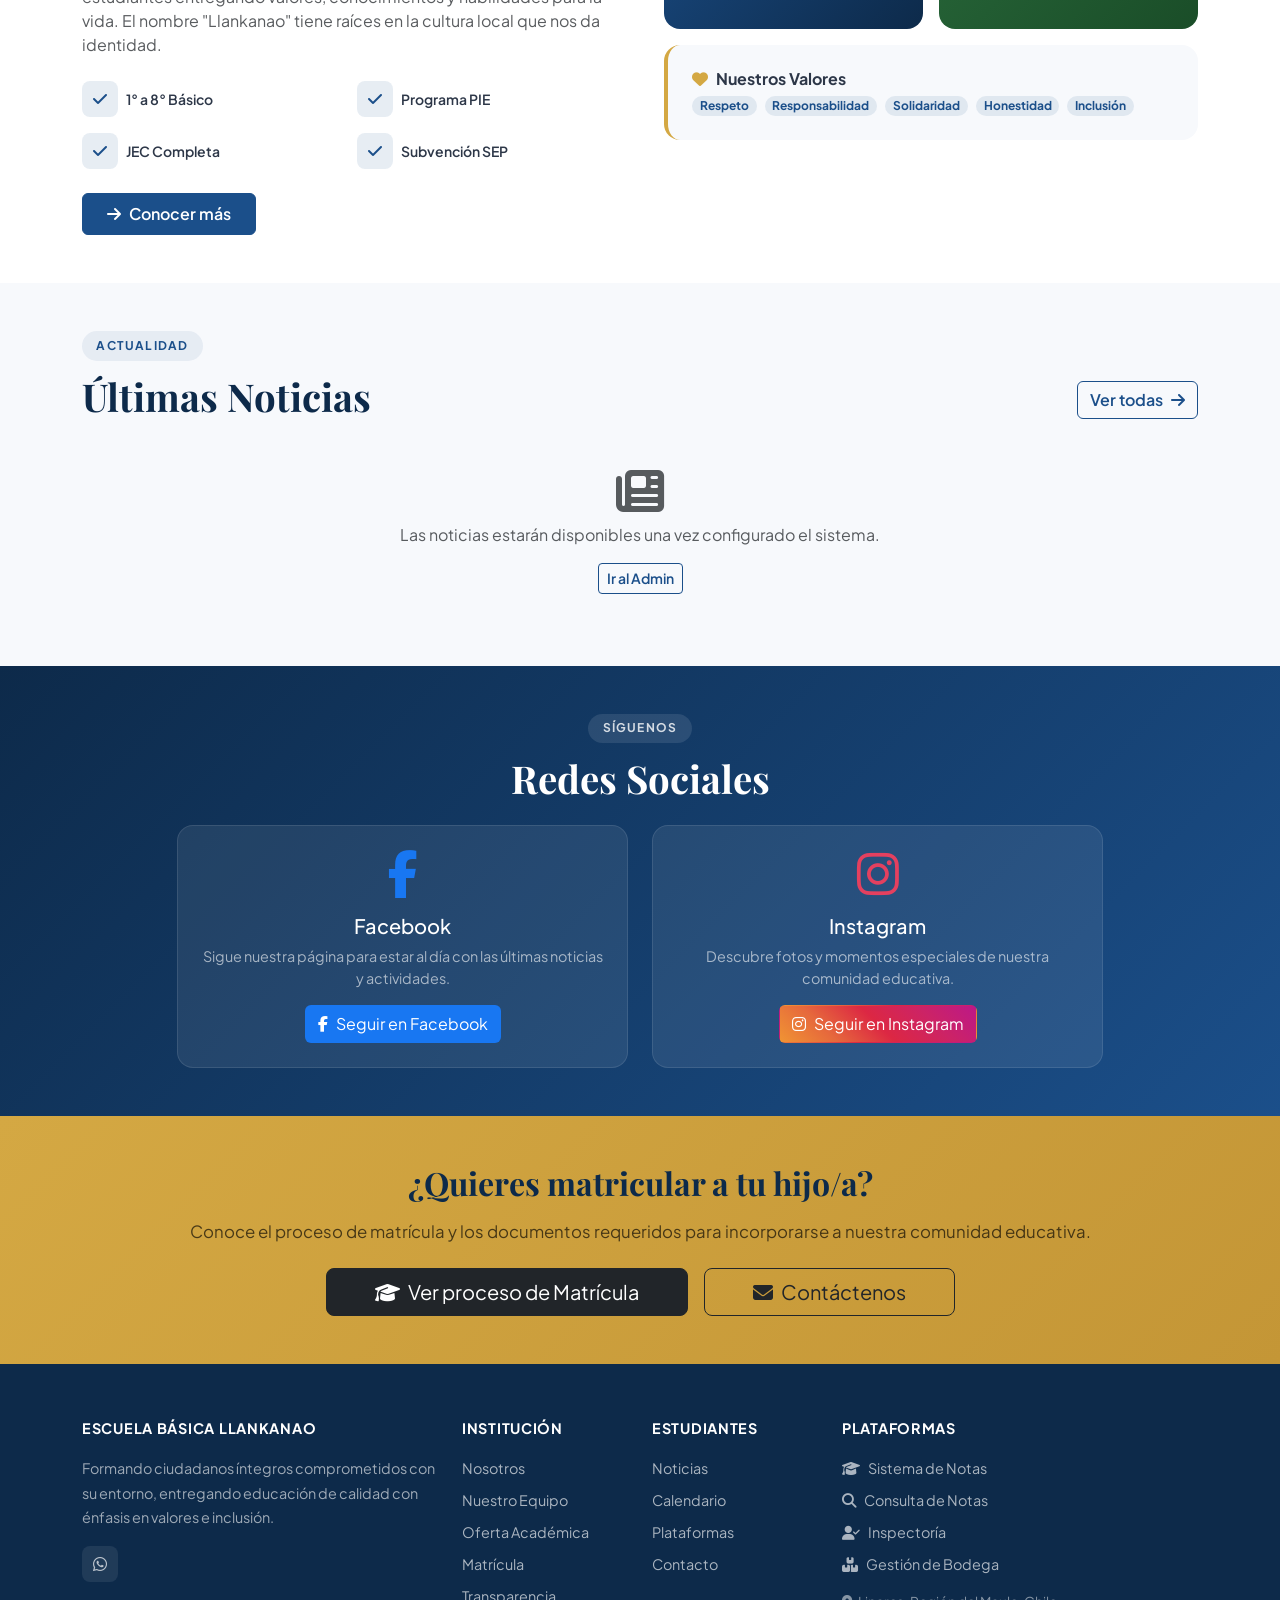
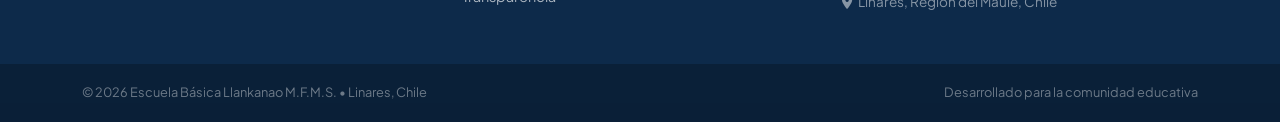
==== commit 8cfc2098: "Add files via upload" ====
--- a/index.html
+++ b/index.html
@@ -82,49 +82,7 @@
       <p class="section-subtitle">Accede a todos nuestros sistemas en línea</p>
     </div>
     <div class="row g-3 justify-content-center" id="plataformas-home">
-      <!-- Se carga dinámicamente o muestra fallback -->
-      <div class="col-6 col-md-4 col-lg-2">
-        <a href="plataformas.html" class="platform-card reveal">
-          <div class="p-icon" style="background:#1B4F8A"><i class="fas fa-graduation-cap"></i></div>
-          <span class="p-name">Notas</span>
-          <span class="p-desc">Sistema de calificaciones</span>
-        </a>
-      </div>
-      <div class="col-6 col-md-4 col-lg-2">
-        <a href="plataformas.html" class="platform-card reveal">
-          <div class="p-icon" style="background:#2A6B3C"><i class="fas fa-search"></i></div>
-          <span class="p-name">Consulta</span>
-          <span class="p-desc">Notas en línea</span>
-        </a>
-      </div>
-      <div class="col-6 col-md-4 col-lg-2">
-        <a href="plataformas.html" class="platform-card reveal">
-          <div class="p-icon" style="background:#D4A843"><i class="fas fa-user-check"></i></div>
-          <span class="p-name">Inspectoría</span>
-          <span class="p-desc">Atrasos y permisos</span>
-        </a>
-      </div>
-      <div class="col-6 col-md-4 col-lg-2">
-        <a href="plataformas.html" class="platform-card reveal">
-          <div class="p-icon" style="background:#e74c3c"><i class="fas fa-boxes"></i></div>
-          <span class="p-name">Bodega</span>
-          <span class="p-desc">Inventario escolar</span>
-        </a>
-      </div>
-      <div class="col-6 col-md-4 col-lg-2">
-        <a href="plataformas.html" class="platform-card reveal">
-          <div class="p-icon" style="background:#9b59b6"><i class="fas fa-bus"></i></div>
-          <span class="p-name">Transporte</span>
-          <span class="p-desc">Rutas escolares</span>
-        </a>
-      </div>
-      <div class="col-6 col-md-4 col-lg-2">
-        <a href="plataformas.html" class="platform-card reveal" style="border:2px dashed #e2e8f0">
-          <div class="p-icon" style="background:#607d8b"><i class="fas fa-th"></i></div>
-          <span class="p-name">Ver todas</span>
-          <span class="p-desc">Más plataformas</span>
-        </a>
-      </div>
+      <!-- Carga dinámica desde admin -->
     </div>
   </div>
 </section>
@@ -307,7 +265,40 @@
     if(c.ctaTexto)   { const e=document.getElementById('cta-texto');    if(e) e.textContent=c.ctaTexto; }
   }).catch(()=>{});
 
-  // Contadores al entrar en pantalla
+  // Cargar plataformas dinámicamente
+  const ICONS_HOME  = ['fas fa-graduation-cap','fas fa-search','fas fa-user-check','fas fa-boxes','fas fa-bus','fas fa-cogs','fas fa-laptop','fas fa-globe'];
+  const COLORS_HOME = ['#1B4F8A','#2A6B3C','#D4A843','#e74c3c','#9b59b6','#607d8b','#e67e22','#1abc9c'];
+  async function loadPlataformasHome() {
+    const container = document.getElementById('plataformas-home');
+    try {
+      const data = await gasGet('getConfig');
+      const plats = ((data.config||{}).plataformas||[]).filter(p=>p.url);
+      if(!plats.length) {
+        container.innerHTML = `<div class="col-12 text-center text-muted py-3"><a href="plataformas.html" class="btn btn-outline-primary">Ver plataformas</a></div>`;
+        return;
+      }
+      container.innerHTML = plats.map((p,i) => `
+        <div class="col-6 col-md-4 col-lg-2">
+          <a href="plataformas.html" class="platform-card reveal" title="${p.nombre}">
+            <div class="p-icon" style="background:${COLORS_HOME[i%COLORS_HOME.length]}">
+              <i class="${ICONS_HOME[i%ICONS_HOME.length]}"></i>
+            </div>
+            <span class="p-name">${p.nombre}</span>
+            <span class="p-desc">${p.descripcion||''}</span>
+          </a>
+        </div>`).join('') + `
+        <div class="col-6 col-md-4 col-lg-2">
+          <a href="plataformas.html" class="platform-card reveal" style="border:2px dashed #e2e8f0">
+            <div class="p-icon" style="background:#607d8b"><i class="fas fa-th"></i></div>
+            <span class="p-name">Ver todas</span>
+            <span class="p-desc">Más plataformas</span>
+          </a>
+        </div>`;
+    } catch(e) {
+      container.innerHTML = `<div class="col-12 text-center text-muted py-3"><a href="plataformas.html" class="btn btn-outline-primary">Ver plataformas</a></div>`;
+    }
+  }
+  loadPlataformasHome();
   const heroObserver = new IntersectionObserver((entries) => {
     entries.forEach(e => { if(e.isIntersecting) { animateCounters(); heroObserver.disconnect(); } });
   });
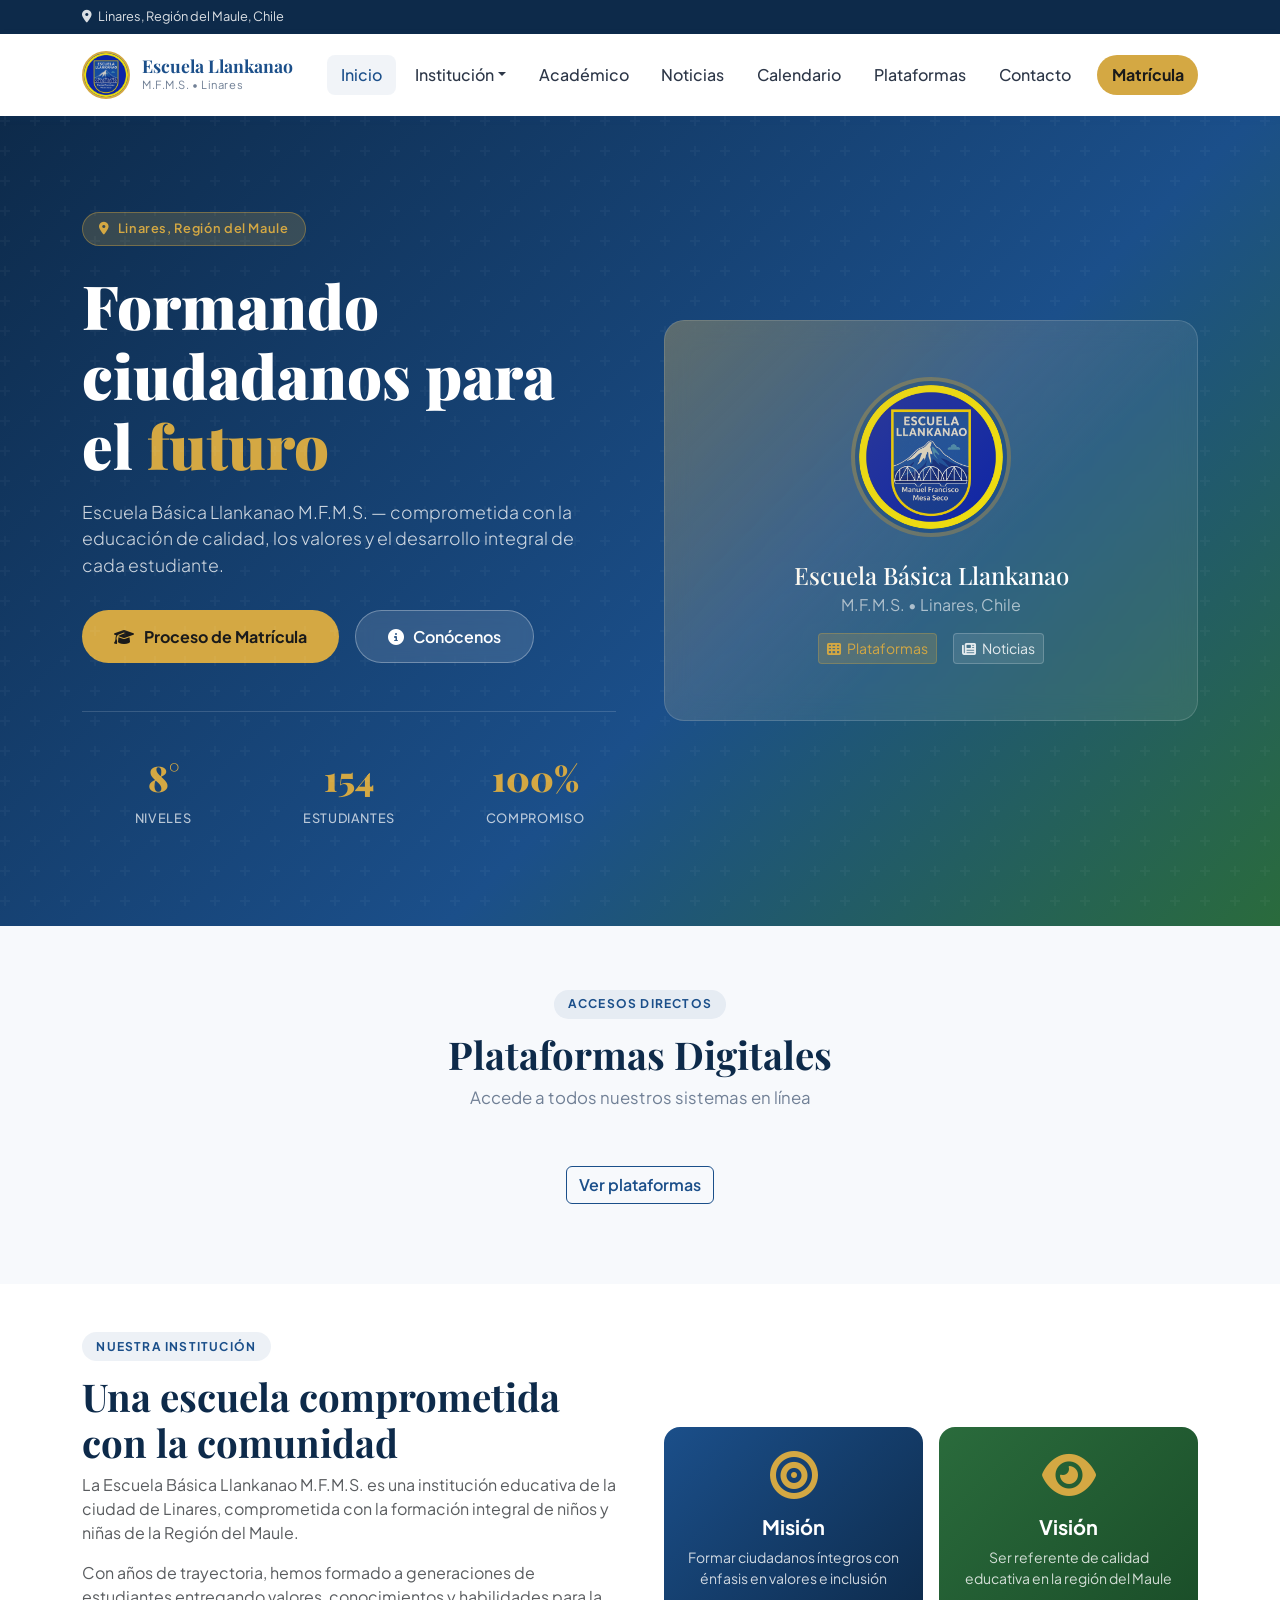
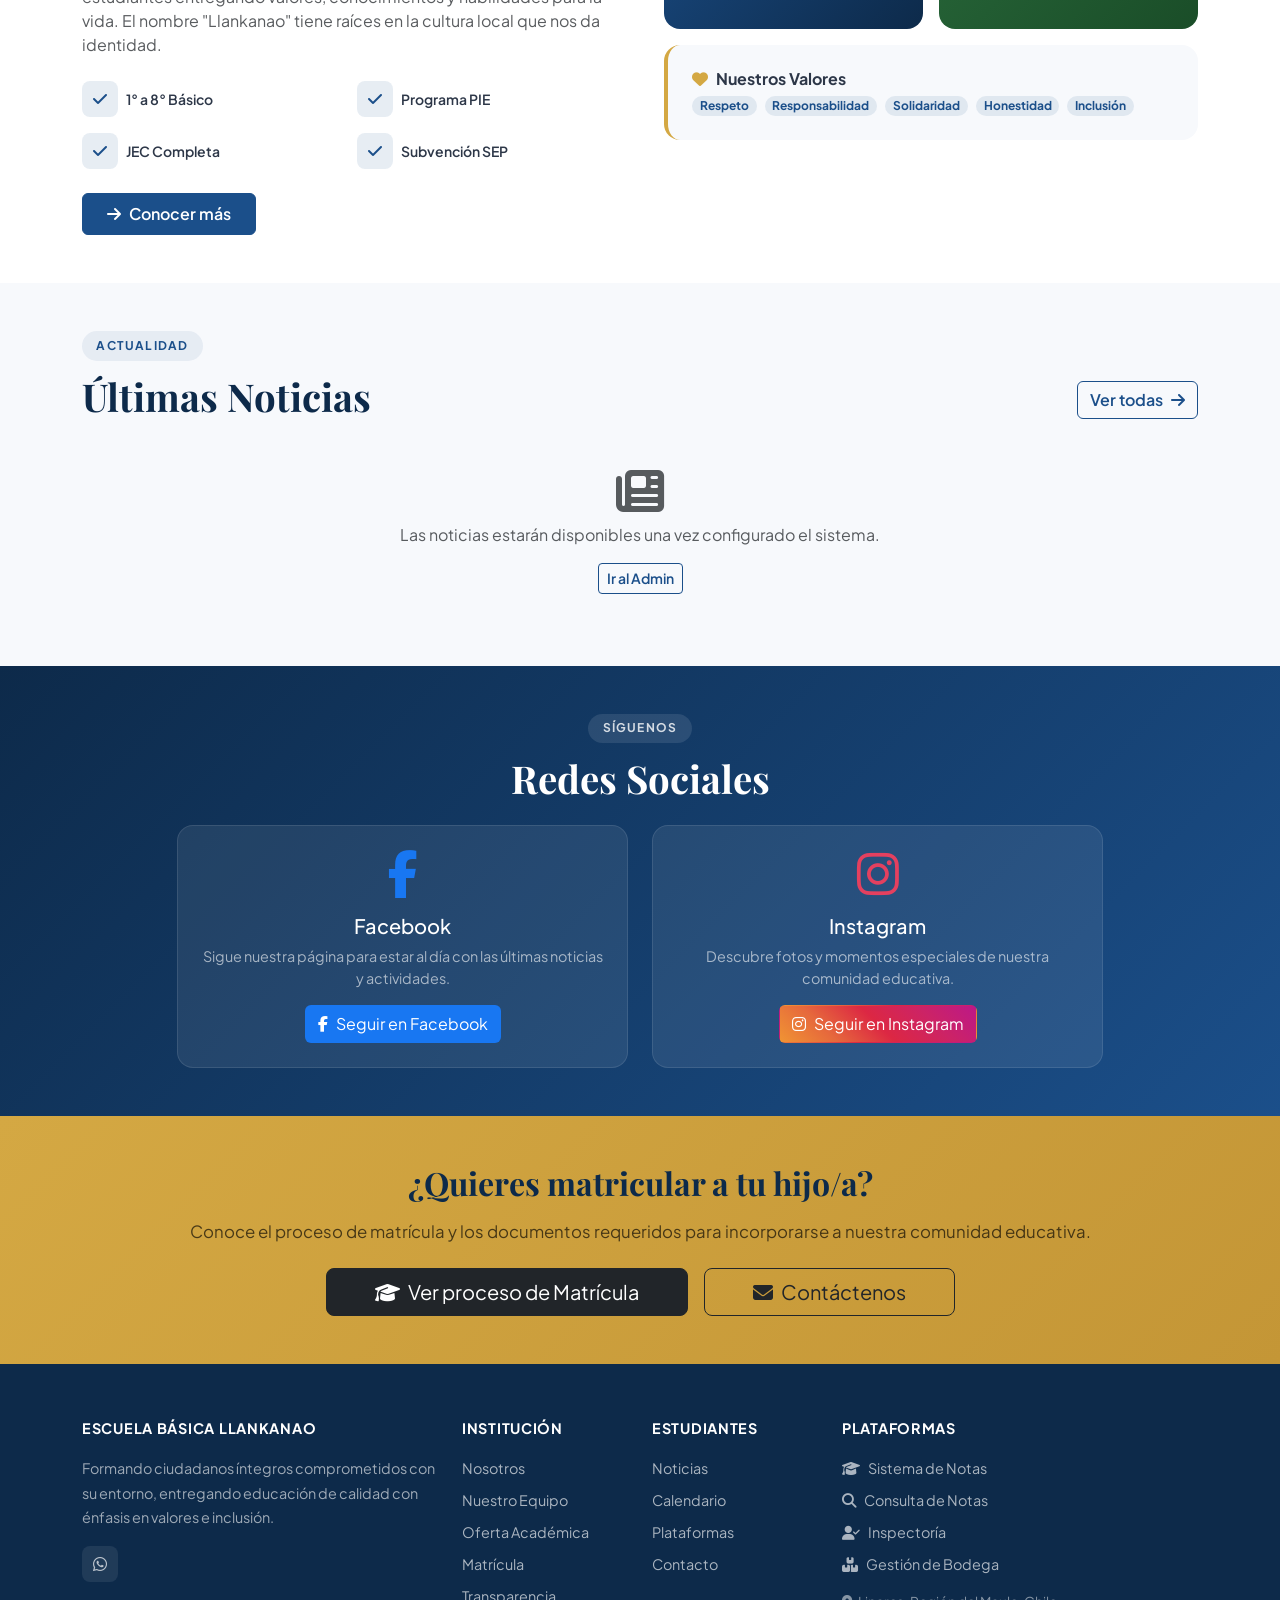
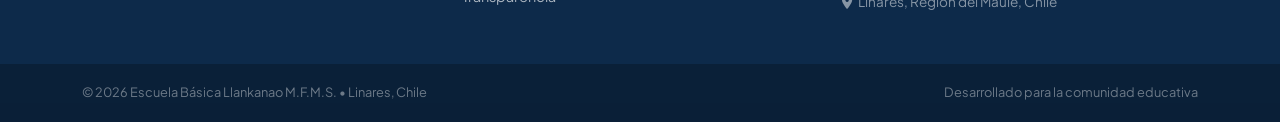
==== commit ef8bb58c: "Add files via upload" ====
--- a/index.html
+++ b/index.html
@@ -272,7 +272,7 @@
     const container = document.getElementById('plataformas-home');
     try {
       const data = await gasGet('getConfig');
-      const plats = ((data.config||{}).plataformas||[]).filter(p=>p.url);
+      const plats = (data.config||{}).plataformas||[];
       if(!plats.length) {
         container.innerHTML = `<div class="col-12 text-center text-muted py-3"><a href="plataformas.html" class="btn btn-outline-primary">Ver plataformas</a></div>`;
         return;
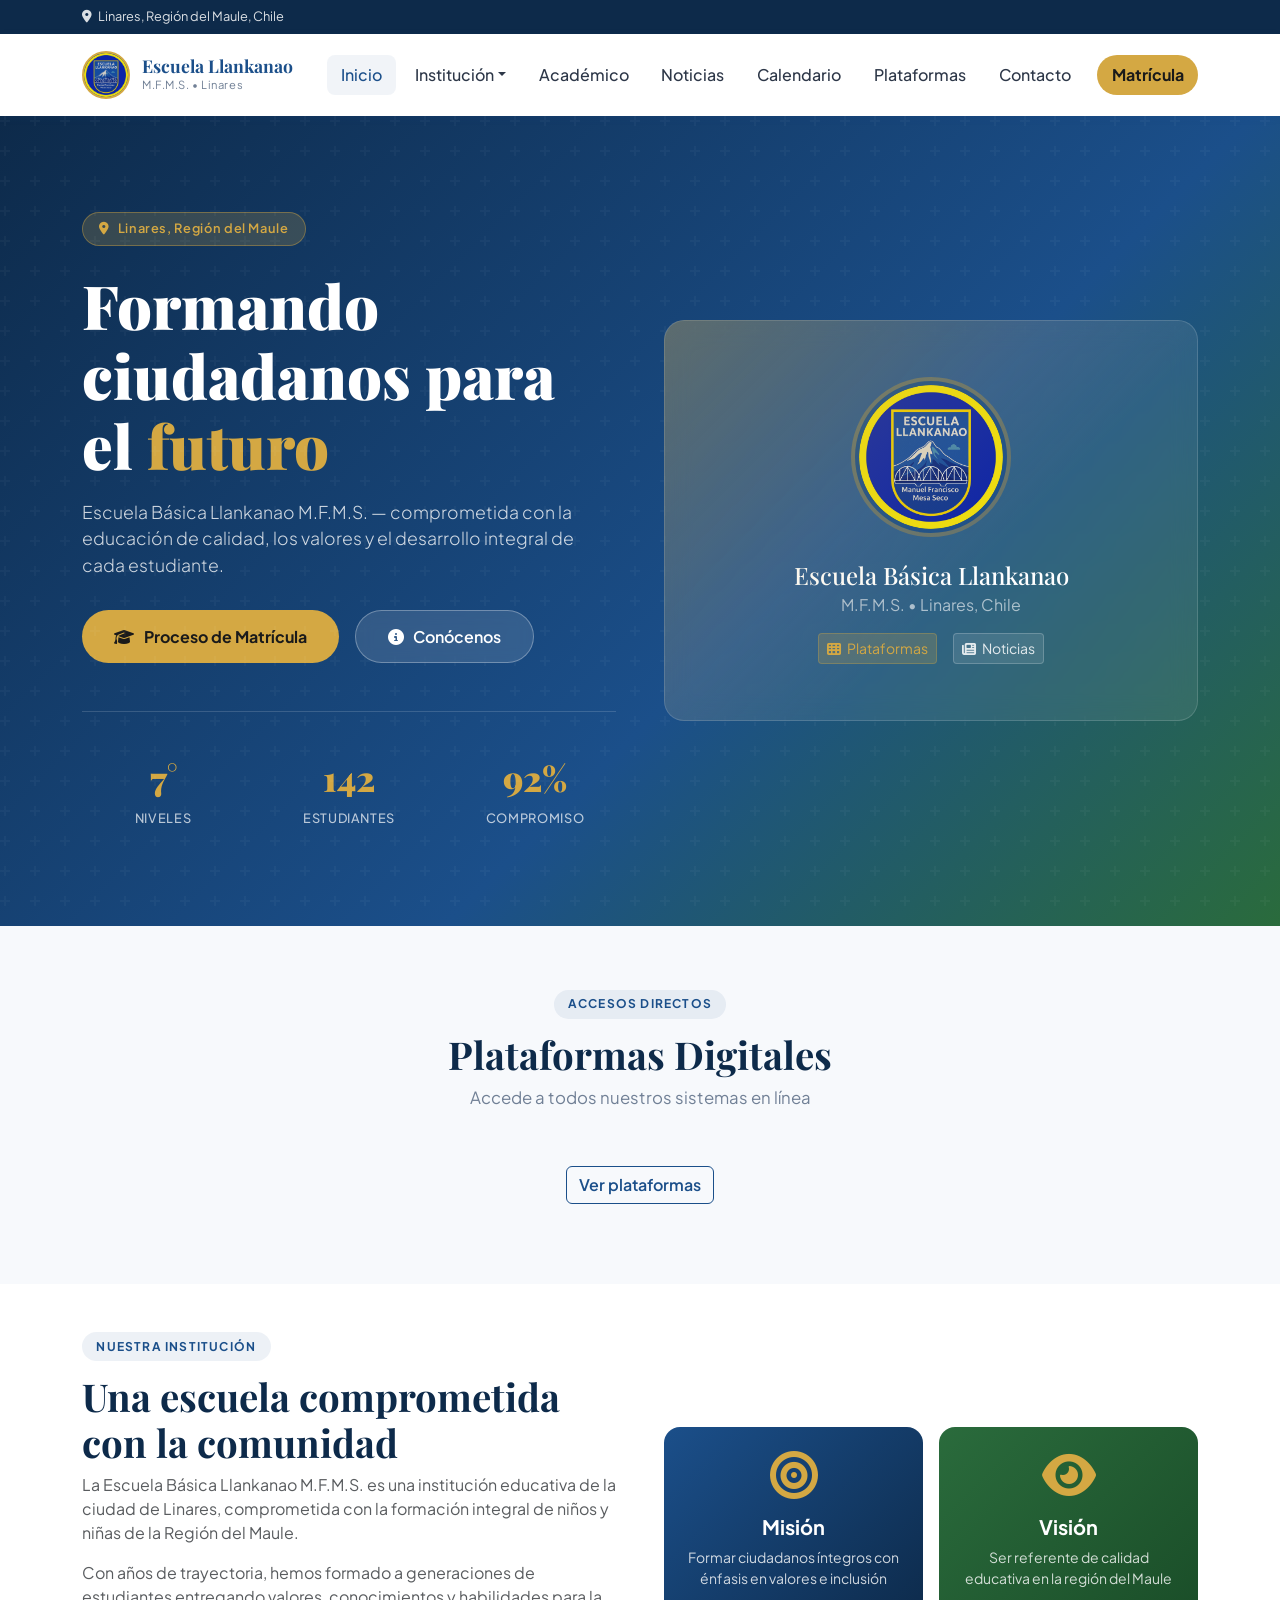
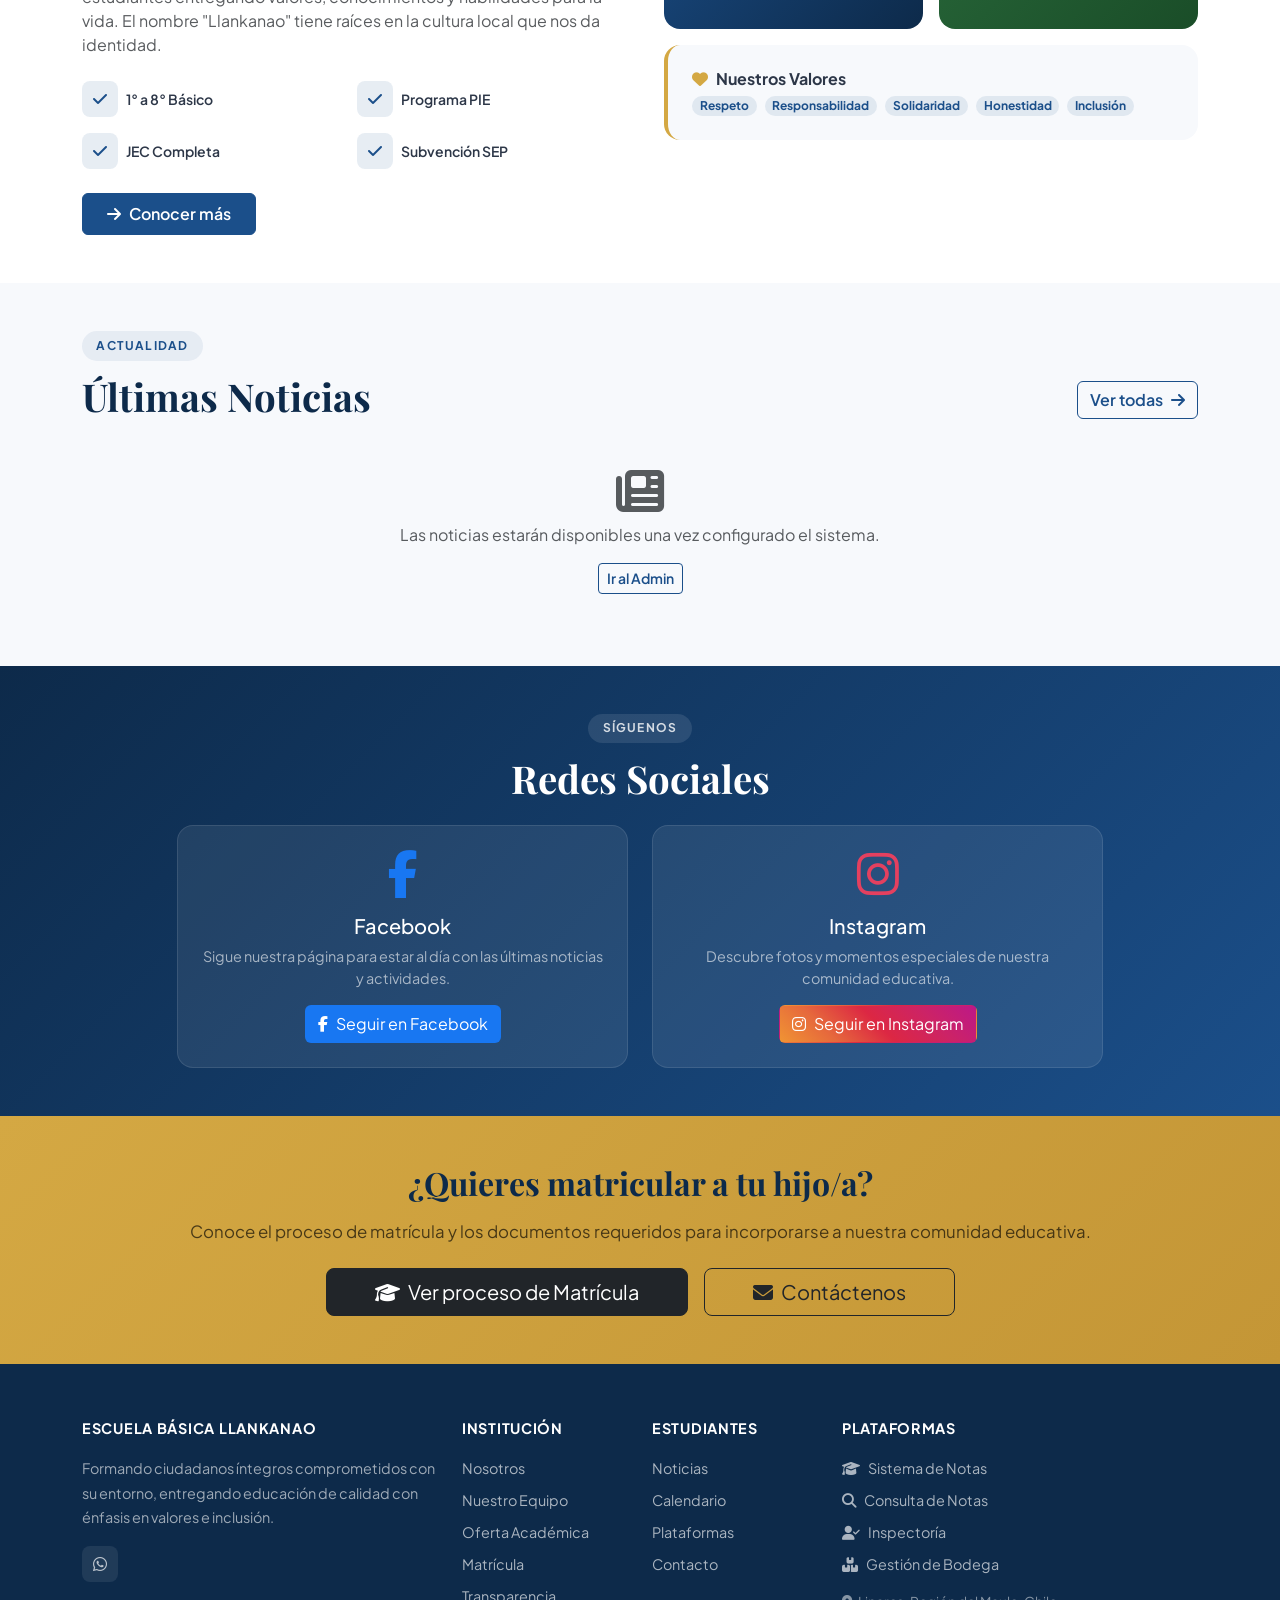
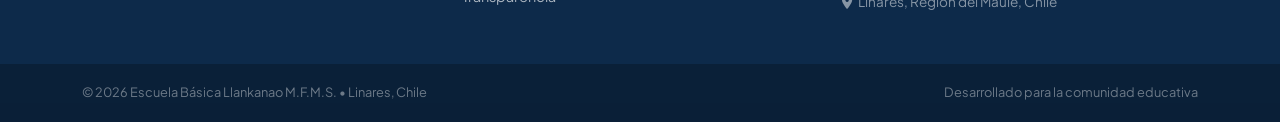
==== commit e50a8643: "Add files via upload" ====
--- a/index.html
+++ b/index.html
@@ -279,7 +279,7 @@
       }
       container.innerHTML = plats.map((p,i) => `
         <div class="col-6 col-md-4 col-lg-2">
-          <a href="plataformas.html" class="platform-card reveal" title="${p.nombre}">
+          <a href="plataformas.html" class="platform-card" title="${p.nombre}">
             <div class="p-icon" style="background:${COLORS_HOME[i%COLORS_HOME.length]}">
               <i class="${ICONS_HOME[i%ICONS_HOME.length]}"></i>
             </div>
@@ -288,7 +288,7 @@
           </a>
         </div>`).join('') + `
         <div class="col-6 col-md-4 col-lg-2">
-          <a href="plataformas.html" class="platform-card reveal" style="border:2px dashed #e2e8f0">
+          <a href="plataformas.html" class="platform-card" style="border:2px dashed #e2e8f0">
             <div class="p-icon" style="background:#607d8b"><i class="fas fa-th"></i></div>
             <span class="p-name">Ver todas</span>
             <span class="p-desc">Más plataformas</span>
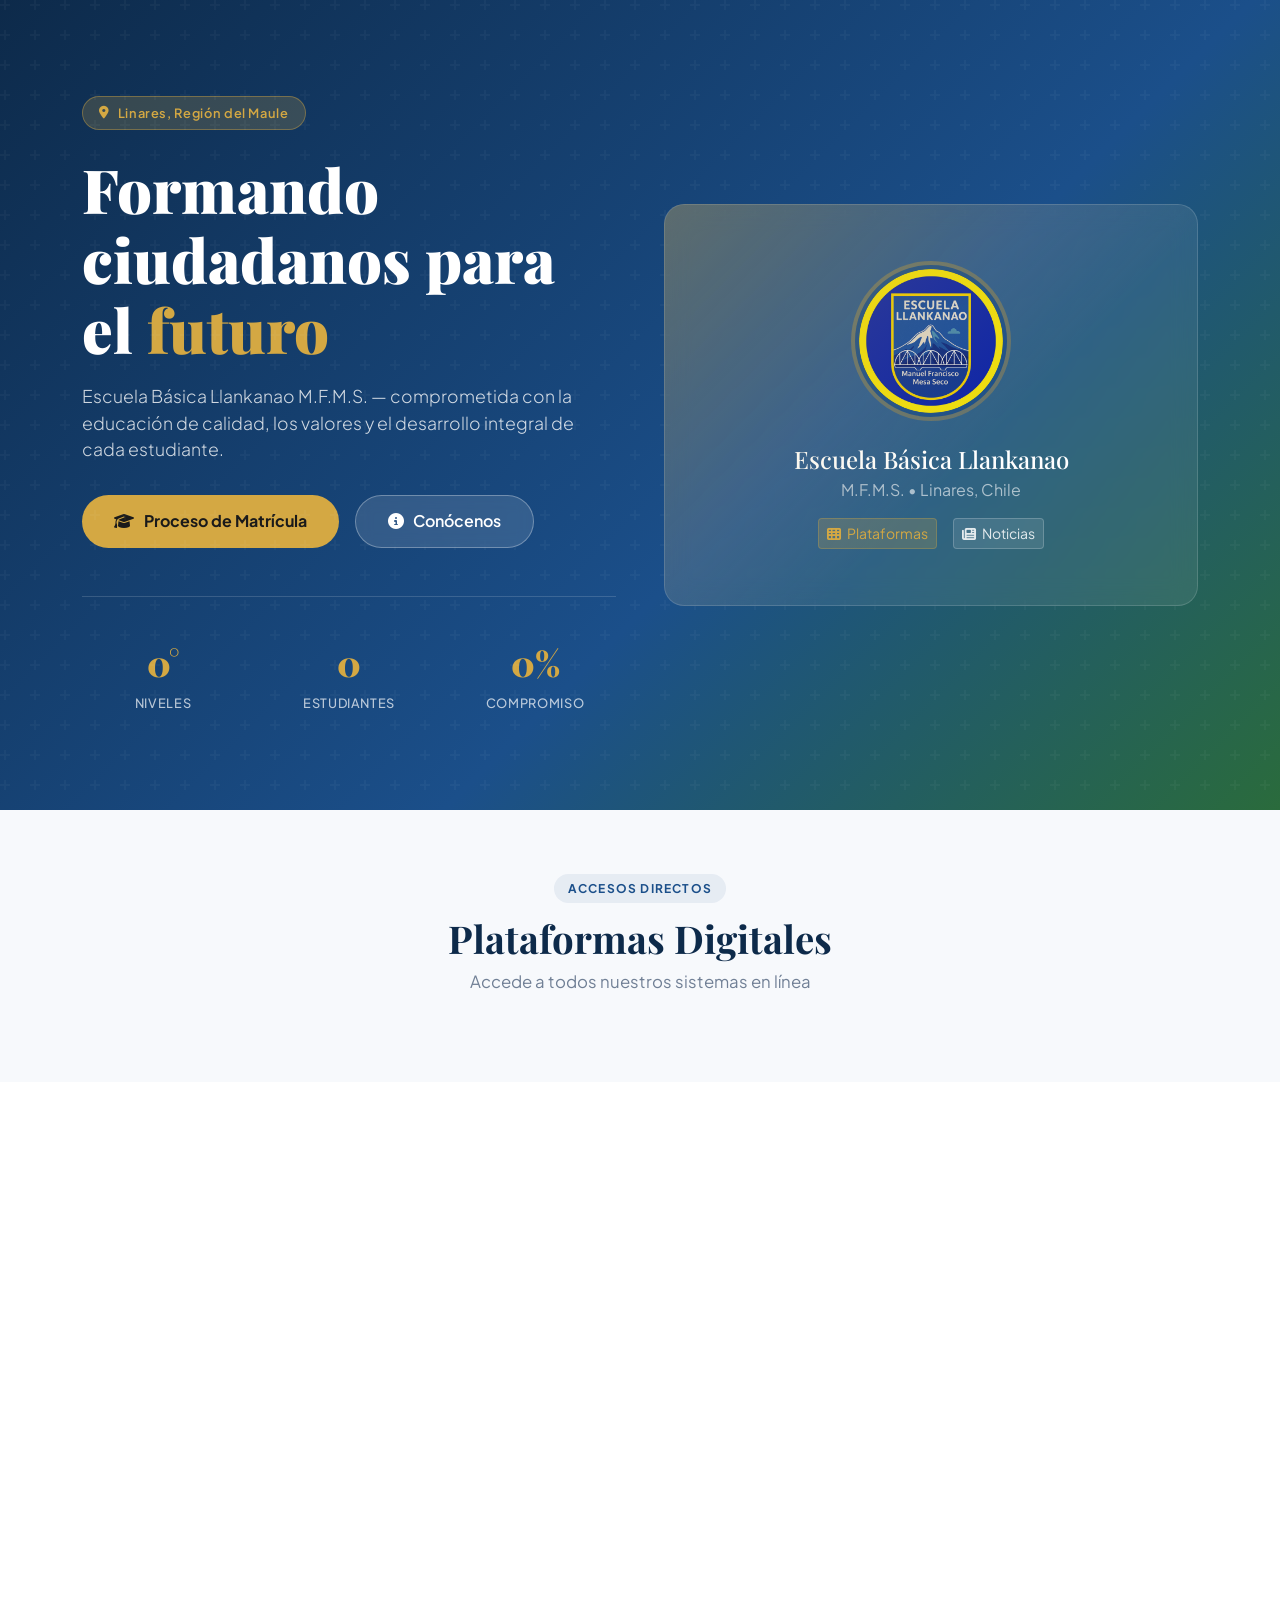
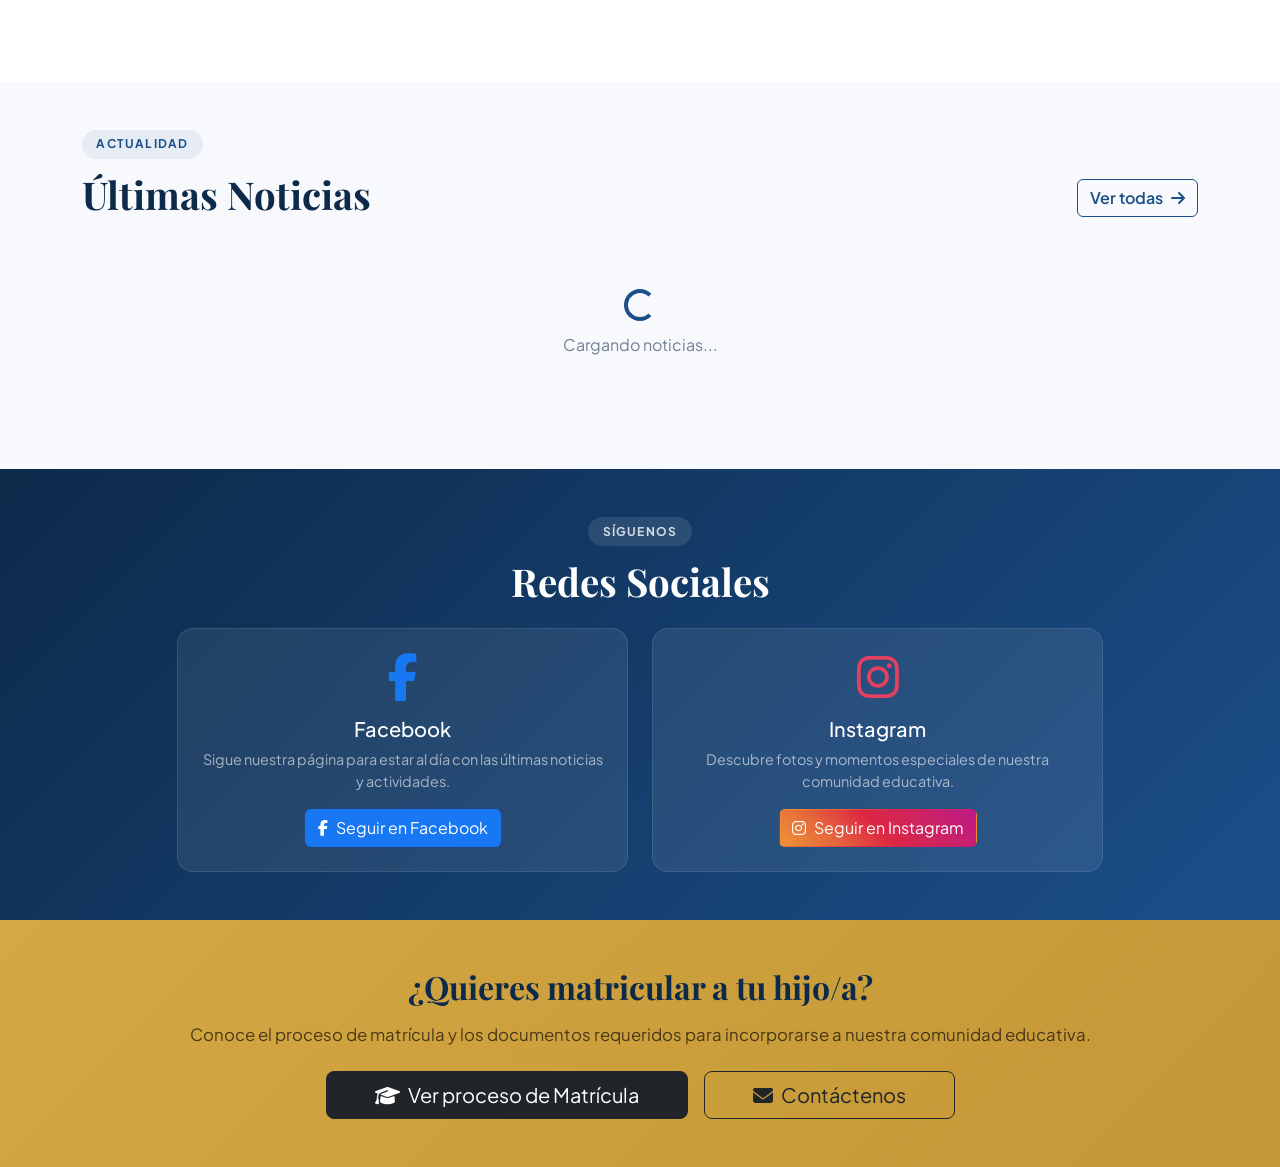
==== commit f3d31fe3: "Add files via upload" ====
--- a/index.html
+++ b/index.html
@@ -191,6 +191,30 @@
     </div>
   </div>
 </section>
+
+<!-- ── MÓDULOS PERSONALIZADOS ── -->
+<div id="modulos-container"></div>
+
+<!-- ── GALERÍA ── -->
+<section id="seccion-galeria" class="py-5 d-none">
+  <div class="container">
+    <div class="text-center mb-4">
+      <span class="section-badge">Galería</span>
+      <h2 class="section-title" id="galeria-titulo">Galería Fotográfica</h2>
+      <p class="section-subtitle" id="galeria-subtitulo">Momentos de nuestra comunidad educativa</p>
+    </div>
+    <div id="galeria-grid" class="row g-2"></div>
+  </div>
+</section>
+
+<!-- LIGHTBOX -->
+<div id="lightbox" style="display:none;position:fixed;inset:0;background:rgba(0,0,0,.92);z-index:9999;align-items:center;justify-content:center;flex-direction:column" onclick="cerrarLightbox()">
+  <button onclick="cerrarLightbox()" style="position:absolute;top:1rem;right:1.5rem;background:none;border:none;color:white;font-size:2rem;cursor:pointer">&times;</button>
+  <button onclick="event.stopPropagation();moverLightbox(-1)" style="position:absolute;left:1rem;background:none;border:none;color:white;font-size:2rem;cursor:pointer">&#8249;</button>
+  <button onclick="event.stopPropagation();moverLightbox(1)"  style="position:absolute;right:1rem;background:none;border:none;color:white;font-size:2rem;cursor:pointer">&#8250;</button>
+  <img id="lightbox-img" src="" style="max-width:90vw;max-height:85vh;object-fit:contain;border-radius:8px">
+  <p id="lightbox-caption" style="color:rgba(255,255,255,.7);margin-top:.75rem;font-size:.9rem"></p>
+</div>
 
 <!-- ── REDES SOCIALES ── -->
 <section class="social-section py-5">
@@ -299,6 +323,233 @@
     }
   }
   loadPlataformasHome();
+
+  // Cargar secciones y galería
+  let galeriaItems = [], galeriaIdx = 0;
+
+  async function cargarSecciones() {
+    try {
+      const [ds, dg, dm] = await Promise.all([gasGet('getSecciones'), gasGet('getGaleria'), gasGet('getModulos')]);
+      const sec = ds.secciones || {};
+      galeriaItems = dg.galeria || [];
+      const modulos = (dm.modulos || []).filter(m => m.activo);
+
+      // Renderizar módulos personalizados
+      const mc = document.getElementById('modulos-container');
+      if (mc && modulos.length) {
+        mc.innerHTML = modulos.map(m => renderModulo(m)).join('');
+        // Iniciar cuentas regresivas
+        document.querySelectorAll('[data-countdown]').forEach(el => iniciarCountdown(el));
+      }
+
+      // Mostrar/ocultar secciones
+      const mapa = {
+        sobreNosotros: document.querySelector('section.py-5:not(.quick-access):not(.social-section):not(.cta-section)'),
+        noticias:      document.querySelector('section.py-5[style*="background:var(--color-light)"]'),
+        redes:         document.querySelector('section.social-section'),
+        matricula:     document.querySelector('section.cta-section'),
+      };
+      Object.entries(mapa).forEach(([k, el]) => {
+        if (el && sec[k] && sec[k].activa === false) el.style.display = 'none';
+      });
+
+      // Galería
+      const secGal = sec.galeria || {};
+      if (secGal.activa && galeriaItems.length) {
+        const s = document.getElementById('seccion-galeria');
+        s.classList.remove('d-none');
+        if (secGal.titulo)    document.getElementById('galeria-titulo').textContent    = secGal.titulo;
+        if (secGal.subtitulo) document.getElementById('galeria-subtitulo').textContent = secGal.subtitulo;
+        const layout = secGal.layout || 'mosaico';
+        const grid   = document.getElementById('galeria-grid');
+        if (layout === 'mosaico') {
+          const cols  = secGal.columnas || 3;
+          const colCl = cols===2 ? 'col-6 col-md-6' : cols===4 ? 'col-6 col-md-3' : 'col-6 col-md-4';
+          grid.innerHTML = galeriaItems.map((img,i) => `
+            <div class="${colCl}">
+              <div onclick="abrirLightbox(${i})" style="cursor:pointer;overflow:hidden;border-radius:10px;aspect-ratio:4/3;background:#e2e8f0">
+                <img src="${img.url}" alt="${img.caption||''}" loading="lazy"
+                  style="width:100%;height:100%;object-fit:cover;transition:.3s ease"
+                  onmouseover="this.style.transform='scale(1.05)'"
+                  onmouseout="this.style.transform='scale(1)'"
+                  onerror="this.parentElement.style.display='none'">
+              </div>
+              ${img.caption?`<p class="text-muted small text-center mt-1 mb-0">${img.caption}</p>`:''}
+            </div>`).join('');
+        } else if (layout === 'abanico') {
+          renderAbanico(galeriaItems, grid);
+        } else if (layout === 'tira') {
+          renderTira(galeriaItems, grid);
+        }
+      }
+    } catch(e) {}
+  }
+
+  function renderModulo(m) {
+    const FONDOS = {blanco:'background:#fff', gris:'background:#f7f9fc', azul:`background:var(--color-primary);color:#fff`, dorado:`background:var(--color-secondary);color:#1a1a1a`};
+    const fondo  = FONDOS[m.datos?.fondo] || 'background:#fff';
+    switch(m.tipo) {
+      case 'texto': return `
+        <section class="py-5" style="${fondo}">
+          <div class="container text-${m.datos.alineacion||'center'}">
+            ${m.datos.titulo?`<h2 class="section-title" ${m.datos.fondo==='azul'?'style="color:#fff"':''}>${m.datos.titulo}</h2>`:''}
+            <div style="max-width:800px;margin:0 auto;font-size:1.05rem;line-height:1.8">${(m.datos.contenido||'').replace(/\n/g,'<br>')}</div>
+          </div>
+        </section>`;
+      case 'imagen-texto': return `
+        <section class="py-5">
+          <div class="container">
+            <div class="row align-items-center g-5 ${m.datos.posicion==='derecha'?'flex-row-reverse':''}">
+              <div class="col-lg-5">
+                <img src="${m.datos.imagen||''}" class="img-fluid rounded-4 shadow" alt="${m.datos.titulo||''}" style="width:100%;object-fit:cover;max-height:360px">
+              </div>
+              <div class="col-lg-7">
+                ${m.datos.titulo?`<h2 class="section-title">${m.datos.titulo}</h2>`:''}
+                <div style="font-size:1.05rem;line-height:1.8;color:var(--color-muted)">${(m.datos.contenido||'').replace(/\n/g,'<br>')}</div>
+              </div>
+            </div>
+          </div>
+        </section>`;
+      case 'video': return `
+        <section class="py-5 bg-light">
+          <div class="container">
+            ${m.datos.titulo?`<h2 class="section-title text-center mb-4">${m.datos.titulo}</h2>`:''}
+            <div class="row justify-content-center">
+              <div class="col-lg-8">
+                <div class="ratio ratio-16x9 rounded-4 overflow-hidden shadow">
+                  <iframe src="https://www.youtube.com/embed/${m.datos.video}" allowfullscreen loading="lazy"></iframe>
+                </div>
+                ${m.datos.contenido?`<p class="text-center text-muted mt-3">${m.datos.contenido}</p>`:''}
+              </div>
+            </div>
+          </div>
+        </section>`;
+      case 'cuenta-regresiva': return `
+        <section class="py-5" style="background:linear-gradient(135deg,var(--color-dark),var(--color-primary))">
+          <div class="container text-center text-white">
+            <h2 class="mb-4" style="font-family:'Playfair Display',serif">${m.datos.titulo||'Próximo evento'}</h2>
+            <div class="d-flex justify-content-center gap-3 flex-wrap" data-countdown="${m.datos.fecha}" data-msg="${m.datos.mensaje||'¡El evento ha comenzado!'}">
+              ${['dias','horas','minutos','segundos'].map(u=>`
+                <div class="text-center p-4 rounded-4" style="background:rgba(255,255,255,.1);min-width:90px">
+                  <div class="fw-bold" style="font-size:2.5rem;font-family:'Playfair Display',serif" id="cd-${m.id}-${u}">--</div>
+                  <div style="font-size:.75rem;opacity:.7;text-transform:uppercase;letter-spacing:.1em">${u.charAt(0).toUpperCase()+u.slice(1)}</div>
+                </div>`).join('')}
+            </div>
+          </div>
+        </section>`.replace('id="cd-'+m.id+'-dias"','id="cd-'+m.id+'-dias"')
+         .replace(/cd-undefined/g,'cd-'+m.id);
+      case 'descarga': return `
+        <section class="py-5 bg-light">
+          <div class="container">
+            ${m.datos.titulo?`<h2 class="section-title text-center mb-4">${m.datos.titulo}</h2>`:''}
+            <div class="row g-3 justify-content-center">
+              ${(m.datos.archivos||[]).map(a=>`
+                <div class="col-md-5">
+                  <a href="${a.url}" target="_blank" class="d-flex align-items-center gap-3 p-3 bg-white rounded-3 shadow-sm text-decoration-none hover-lift">
+                    <i class="fas fa-file-download fa-2x" style="color:var(--color-primary)"></i>
+                    <span class="fw-semibold">${a.nombre}</span>
+                    <i class="fas fa-external-link-alt ms-auto text-muted small"></i>
+                  </a>
+                </div>`).join('')}
+            </div>
+          </div>
+        </section>`;
+      case 'mapa': return `
+        <section class="py-5">
+          <div class="container">
+            ${m.datos.titulo?`<h2 class="section-title text-center mb-4">${m.datos.titulo}</h2>`:''}
+            <div class="ratio" style="--bs-aspect-ratio:40%;border-radius:16px;overflow:hidden;box-shadow:var(--shadow-md)">
+              <iframe src="${m.datos.mapa}" allowfullscreen loading="lazy" style="border:0"></iframe>
+            </div>
+          </div>
+        </section>`;
+      case 'separador': return `
+        <div class="container"><hr style="border:none;border-top:2px solid var(--color-secondary);opacity:.3;margin:1rem 0"></div>`;
+      default: return '';
+    }
+  }
+
+  function iniciarCountdown(el) {
+    const target  = new Date(el.dataset.countdown).getTime();
+    const msg     = el.dataset.msg;
+    const modId   = el.closest('section')?.querySelector('[id^="cd-"]')?.id?.split('-')[1];
+    if (!modId) return;
+    function tick() {
+      const diff = target - Date.now();
+      if (diff <= 0) {
+        el.innerHTML = `<p class="fw-bold fs-4">${msg}</p>`;
+        return;
+      }
+      const d = Math.floor(diff/864e5);
+      const h = Math.floor((diff%864e5)/36e5);
+      const m = Math.floor((diff%36e5)/6e4);
+      const s = Math.floor((diff%6e4)/1e3);
+      [['dias',d],['horas',h],['minutos',m],['segundos',s]].forEach(([u,v])=>{
+        const e = document.getElementById('cd-'+modId+'-'+u);
+        if (e) e.textContent = String(v).padStart(2,'0');
+      });
+    }
+    tick();
+    setInterval(tick, 1000);
+  }
+    const max   = Math.min(items.length, 7);
+    const spread = Math.min(28, 180 / max);
+    const mid   = (max - 1) / 2;
+    const cards  = items.slice(0, max).map((img, i) => {
+      const rot    = (i - mid) * spread;
+      const zIndex = max - Math.abs(i - mid);
+      return `<div class="fan-card-wrap" data-idx="${i}" style="transform:rotate(${rot}deg);z-index:${zIndex};transform-origin:50% 110%">
+        <img src="${img.url}" alt="${img.caption||''}" loading="lazy"
+          onclick="abrirLightbox(${i})"
+          onerror="this.parentElement.style.display='none'">
+        ${img.caption?`<span class="fan-cap">${img.caption}</span>`:''}
+      </div>`;
+    }).join('');
+    container.outerHTML = `<div id="galeria-grid" class="galeria-abanico col-12">
+      <div class="fan-stage" id="fan-stage">
+        <div class="fan-deck" id="fan-deck">${cards}</div>
+      </div>
+      <p class="text-center text-muted small mt-3">
+        <i class="fas fa-hand-pointer me-1"></i>Haz clic en una foto para verla completa
+      </p>
+    </div>`;
+  }
+
+  function renderTira(items, container) {
+    container.outerHTML = `<div id="galeria-grid" class="col-12">
+      <div style="display:flex;gap:10px;overflow-x:auto;padding:8px 0;scrollbar-width:thin">
+        ${items.map((img, i) => `
+          <div onclick="abrirLightbox(${i})" style="flex-shrink:0;width:200px;height:140px;border-radius:10px;overflow:hidden;cursor:pointer;box-shadow:0 2px 10px rgba(0,0,0,.1);transition:.2s"
+            onmouseover="this.style.transform='scale(1.04)'" onmouseout="this.style.transform='scale(1)'">
+            <img src="${img.url}" alt="${img.caption||''}" loading="lazy"
+              style="width:100%;height:100%;object-fit:cover"
+              onerror="this.parentElement.style.display='none'">
+          </div>`).join('')}
+      </div>
+    </div>`;
+  }
+    galeriaIdx = i;
+    const img = galeriaItems[i];
+    document.getElementById('lightbox-img').src = img.url;
+    document.getElementById('lightbox-caption').textContent = img.caption || '';
+    document.getElementById('lightbox').style.display = 'flex';
+    document.body.style.overflow = 'hidden';
+  }
+  function cerrarLightbox() {
+    document.getElementById('lightbox').style.display = 'none';
+    document.body.style.overflow = '';
+  }
+  function moverLightbox(dir) {
+    galeriaIdx = (galeriaIdx + dir + galeriaItems.length) % galeriaItems.length;
+    abrirLightbox(galeriaIdx);
+  }
+  document.addEventListener('keydown', e => {
+    if (e.key === 'ArrowRight') moverLightbox(1);
+    if (e.key === 'ArrowLeft')  moverLightbox(-1);
+    if (e.key === 'Escape')     cerrarLightbox();
+  });
+
+  cargarSecciones();
   const heroObserver = new IntersectionObserver((entries) => {
     entries.forEach(e => { if(e.isIntersecting) { animateCounters(); heroObserver.disconnect(); } });
   });
--- a/assets/css/style.css
+++ b/assets/css/style.css
@@ -152,6 +152,10 @@
 /* ── REVEAL ANIMATION ── */
 .reveal{opacity:0;transform:translateY(30px);transition:opacity .6s ease,transform .6s ease}
 .reveal.visible{opacity:1;transform:none}
+/* Contenido dinámico siempre visible */
+#plataformas-home .platform-card,
+#noticias-home .news-card,
+#equipo-container .card{opacity:1;transform:none}
 
 /* ── LOADING SPINNER ── */
 .loading-spinner{text-align:center;padding:3rem;color:var(--color-muted)}
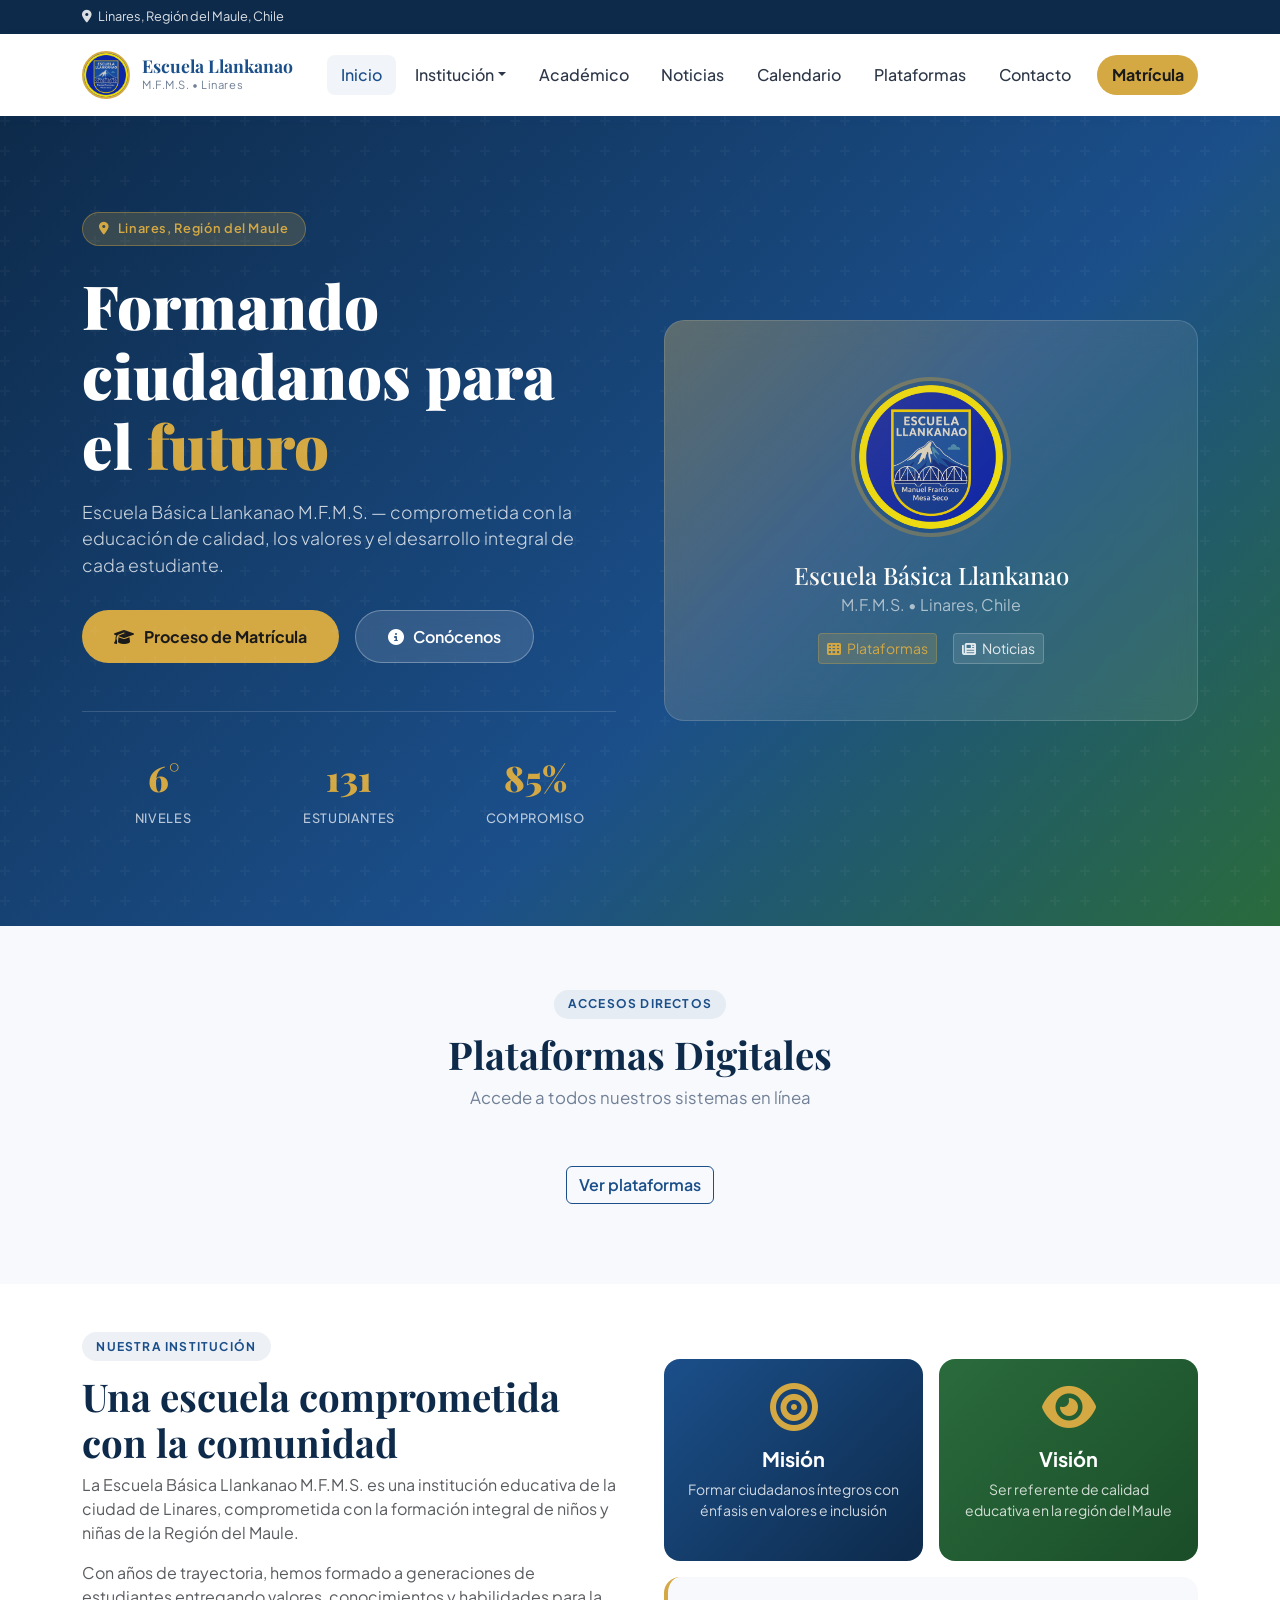
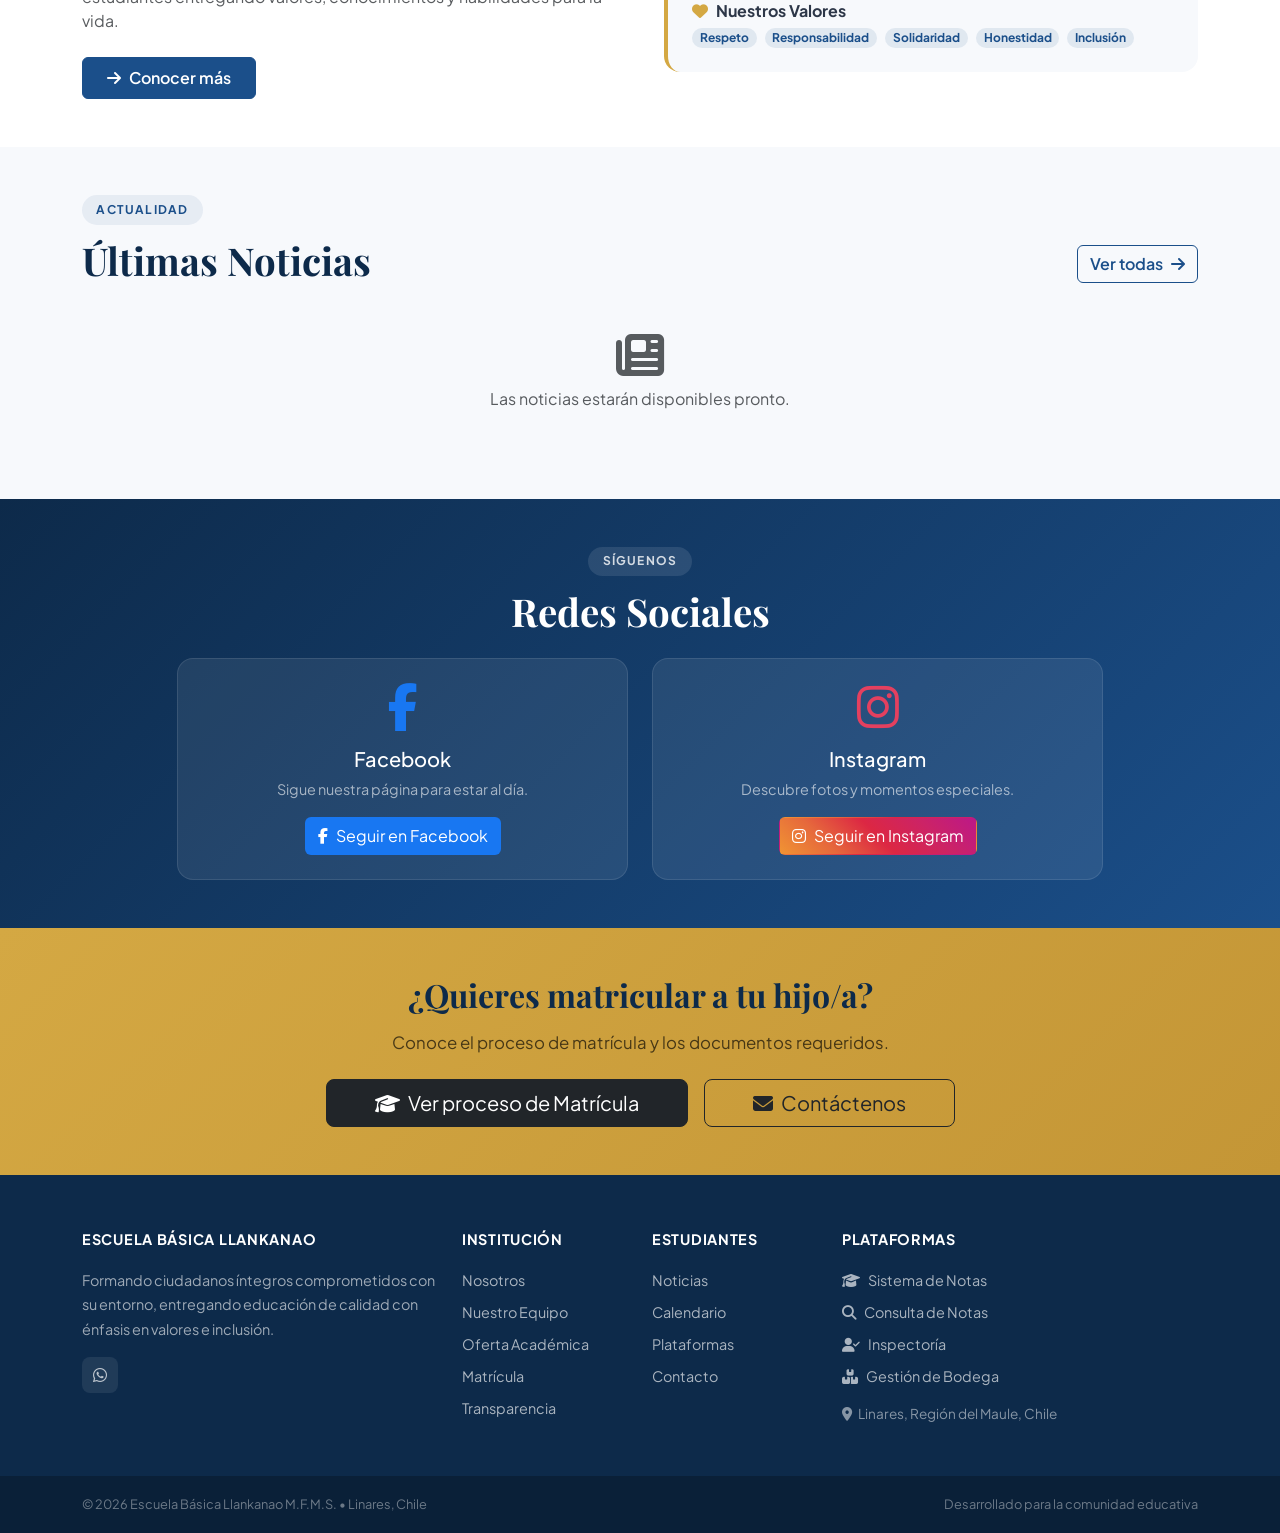
==== commit 1a3aec98: "Add files via upload" ====
--- a/index.html
+++ b/index.html
@@ -5,9 +5,6 @@
   <meta name="viewport" content="width=device-width, initial-scale=1.0">
   <title>Escuela Básica Llankanao M.F.M.S. — Linares, Chile</title>
   <meta name="description" content="Sitio web oficial de la Escuela Básica Llankanao M.F.M.S. de Linares, Región del Maule, Chile.">
-  <meta property="og:title" content="Escuela Llankanao — Linares">
-  <meta property="og:type" content="website">
-  <meta property="og:url" content="https://www.escuelallankanao.cl">
   <link rel="icon" href="assets/img/favicon.png" type="image/png">
   <link rel="stylesheet" href="https://cdnjs.cloudflare.com/ajax/libs/bootstrap/5.3.2/css/bootstrap.min.css">
   <link rel="stylesheet" href="https://cdnjs.cloudflare.com/ajax/libs/font-awesome/6.5.0/css/all.min.css">
@@ -18,24 +15,17 @@
 <div id="navbar-container"></div>
 <div id="avisos-container"></div>
 
-<!-- ── HERO ── -->
+<!-- HERO -->
 <section class="hero">
   <div class="container">
     <div class="row align-items-center g-5">
       <div class="col-lg-6">
-        <div class="hero-badge">
-          <i class="fas fa-map-marker-alt"></i>
-          Linares, Región del Maule
-        </div>
+        <div class="hero-badge"><i class="fas fa-map-marker-alt"></i> Linares, Región del Maule</div>
         <h1 id="hero-titulo">Formando ciudadanos para el <span id="hero-span">futuro</span></h1>
         <p class="lead" id="hero-desc">Escuela Básica Llankanao M.F.M.S. — comprometida con la educación de calidad, los valores y el desarrollo integral de cada estudiante.</p>
         <div class="hero-btns">
-          <a href="matricula.html" class="btn-hero-primary">
-            <i class="fas fa-graduation-cap"></i> Proceso de Matrícula
-          </a>
-          <a href="nosotros.html" class="btn-hero-secondary">
-            <i class="fas fa-info-circle"></i> Conócenos
-          </a>
+          <a href="matricula.html" class="btn-hero-primary"><i class="fas fa-graduation-cap"></i> Proceso de Matrícula</a>
+          <a href="nosotros.html" class="btn-hero-secondary"><i class="fas fa-info-circle"></i> Conócenos</a>
         </div>
         <div class="hero-stats">
           <div class="stat-item">
@@ -55,16 +45,14 @@
       <div class="col-lg-6 d-none d-lg-block">
         <div class="hero-img-card">
           <div class="text-center py-4">
-            <img src="assets/img/logo.png" alt="Escuela Llankanao" onerror="this.src='assets/img/logo.svg'" style="width:160px;height:160px;border-radius:50%;object-fit:contain;background:#1B4F8A;border:4px solid rgba(212,168,67,.4);padding:4px">
+            <img src="assets/img/logo.png" alt="Escuela Llankanao"
+              onerror="this.src='assets/img/logo.svg'"
+              style="width:160px;height:160px;border-radius:50%;object-fit:contain;background:#1B4F8A;border:4px solid rgba(212,168,67,.4);padding:4px">
             <h4 class="text-white mt-4 mb-1" style="font-family:'Playfair Display',serif">Escuela Básica Llankanao</h4>
             <p style="color:rgba(255,255,255,.6)">M.F.M.S. • Linares, Chile</p>
             <div class="d-flex gap-3 justify-content-center mt-3">
-              <a href="plataformas.html" class="btn btn-sm" style="background:rgba(212,168,67,.2);color:var(--color-secondary);border:1px solid rgba(212,168,67,.3)">
-                <i class="fas fa-th me-1"></i> Plataformas
-              </a>
-              <a href="noticias.html" class="btn btn-sm" style="background:rgba(255,255,255,.1);color:rgba(255,255,255,.85);border:1px solid rgba(255,255,255,.2)">
-                <i class="fas fa-newspaper me-1"></i> Noticias
-              </a>
+              <a href="plataformas.html" class="btn btn-sm" style="background:rgba(212,168,67,.2);color:var(--color-secondary);border:1px solid rgba(212,168,67,.3)"><i class="fas fa-th me-1"></i> Plataformas</a>
+              <a href="noticias.html" class="btn btn-sm" style="background:rgba(255,255,255,.1);color:rgba(255,255,255,.85);border:1px solid rgba(255,255,255,.2)"><i class="fas fa-newspaper me-1"></i> Noticias</a>
             </div>
           </div>
         </div>
@@ -73,7 +61,7 @@
   </div>
 </section>
 
-<!-- ── ACCESO RÁPIDO PLATAFORMAS ── -->
+<!-- PLATAFORMAS -->
 <section class="quick-access">
   <div class="container">
     <div class="text-center mb-4">
@@ -81,60 +69,22 @@
       <h2 class="section-title">Plataformas Digitales</h2>
       <p class="section-subtitle">Accede a todos nuestros sistemas en línea</p>
     </div>
-    <div class="row g-3 justify-content-center" id="plataformas-home">
-      <!-- Carga dinámica desde admin -->
-    </div>
-  </div>
-</section>
-
-<!-- ── SOBRE NOSOTROS ── -->
+    <div class="row g-3 justify-content-center" id="plataformas-home"></div>
+  </div>
+</section>
+
+<!-- SOBRE NOSOTROS -->
 <section class="py-5">
   <div class="container">
     <div class="row align-items-center g-5">
-      <div class="col-lg-6 reveal">
+      <div class="col-lg-6">
         <span class="section-badge">Nuestra Institución</span>
         <h2 class="section-title" id="sobre-titulo">Una escuela comprometida con la comunidad</h2>
         <p class="text-muted mb-3" id="sobre-p1">La Escuela Básica Llankanao M.F.M.S. es una institución educativa de la ciudad de Linares, comprometida con la formación integral de niños y niñas de la Región del Maule.</p>
-        <p class="text-muted mb-4" id="sobre-p2">Con años de trayectoria, hemos formado a generaciones de estudiantes entregando valores, conocimientos y habilidades para la vida. El nombre "Llankanao" tiene raíces en la cultura local que nos da identidad.</p>
-        <div class="row g-3 mb-4">
-          <div class="col-6">
-            <div class="d-flex align-items-center gap-2">
-              <div style="width:36px;height:36px;border-radius:8px;background:rgba(27,79,138,.1);display:flex;align-items:center;justify-content:center;flex-shrink:0">
-                <i class="fas fa-check" style="color:var(--color-primary)"></i>
-              </div>
-              <span class="fw-semibold small">1° a 8° Básico</span>
-            </div>
-          </div>
-          <div class="col-6">
-            <div class="d-flex align-items-center gap-2">
-              <div style="width:36px;height:36px;border-radius:8px;background:rgba(27,79,138,.1);display:flex;align-items:center;justify-content:center;flex-shrink:0">
-                <i class="fas fa-check" style="color:var(--color-primary)"></i>
-              </div>
-              <span class="fw-semibold small">Programa PIE</span>
-            </div>
-          </div>
-          <div class="col-6">
-            <div class="d-flex align-items-center gap-2">
-              <div style="width:36px;height:36px;border-radius:8px;background:rgba(27,79,138,.1);display:flex;align-items:center;justify-content:center;flex-shrink:0">
-                <i class="fas fa-check" style="color:var(--color-primary)"></i>
-              </div>
-              <span class="fw-semibold small">JEC Completa</span>
-            </div>
-          </div>
-          <div class="col-6">
-            <div class="d-flex align-items-center gap-2">
-              <div style="width:36px;height:36px;border-radius:8px;background:rgba(27,79,138,.1);display:flex;align-items:center;justify-content:center;flex-shrink:0">
-                <i class="fas fa-check" style="color:var(--color-primary)"></i>
-              </div>
-              <span class="fw-semibold small">Subvención SEP</span>
-            </div>
-          </div>
-        </div>
-        <a href="nosotros.html" class="btn btn-primary px-4 py-2">
-          <i class="fas fa-arrow-right me-2"></i>Conocer más
-        </a>
-      </div>
-      <div class="col-lg-6 reveal">
+        <p class="text-muted mb-4" id="sobre-p2">Con años de trayectoria, hemos formado a generaciones de estudiantes entregando valores, conocimientos y habilidades para la vida.</p>
+        <a href="nosotros.html" class="btn btn-primary px-4 py-2"><i class="fas fa-arrow-right me-2"></i>Conocer más</a>
+      </div>
+      <div class="col-lg-6">
         <div class="row g-3">
           <div class="col-6">
             <div class="p-4 rounded-4 text-center h-100" style="background:linear-gradient(135deg,var(--color-primary),var(--color-dark));color:white">
@@ -168,7 +118,7 @@
   </div>
 </section>
 
-<!-- ── NOTICIAS ── -->
+<!-- NOTICIAS -->
 <section class="py-5" style="background:var(--color-light)">
   <div class="container">
     <div class="d-flex justify-content-between align-items-end mb-4">
@@ -176,26 +126,18 @@
         <span class="section-badge">Actualidad</span>
         <h2 class="section-title mb-0">Últimas Noticias</h2>
       </div>
-      <a href="noticias.html" class="btn btn-outline-primary d-none d-md-inline-flex align-items-center gap-2">
-        Ver todas <i class="fas fa-arrow-right"></i>
-      </a>
+      <a href="noticias.html" class="btn btn-outline-primary d-none d-md-inline-flex align-items-center gap-2">Ver todas <i class="fas fa-arrow-right"></i></a>
     </div>
     <div class="row g-4" id="noticias-home">
-      <div class="col-12 loading-spinner">
-        <div class="spinner-border" role="status"></div>
-        <p class="mt-2">Cargando noticias...</p>
-      </div>
-    </div>
-    <div class="text-center mt-4 d-md-none">
-      <a href="noticias.html" class="btn btn-outline-primary">Ver todas las noticias</a>
-    </div>
-  </div>
-</section>
-
-<!-- ── MÓDULOS PERSONALIZADOS ── -->
+      <div class="col-12 loading-spinner"><div class="spinner-border" role="status"></div><p class="mt-2">Cargando noticias...</p></div>
+    </div>
+  </div>
+</section>
+
+<!-- MÓDULOS PERSONALIZADOS -->
 <div id="modulos-container"></div>
 
-<!-- ── GALERÍA ── -->
+<!-- GALERÍA -->
 <section id="seccion-galeria" class="py-5 d-none">
   <div class="container">
     <div class="text-center mb-4">
@@ -208,7 +150,7 @@
 </section>
 
 <!-- LIGHTBOX -->
-<div id="lightbox" style="display:none;position:fixed;inset:0;background:rgba(0,0,0,.92);z-index:9999;align-items:center;justify-content:center;flex-direction:column" onclick="cerrarLightbox()">
+<div id="lightbox" onclick="cerrarLightbox()" style="display:none;position:fixed;inset:0;background:rgba(0,0,0,.92);z-index:9999;align-items:center;justify-content:center;flex-direction:column">
   <button onclick="cerrarLightbox()" style="position:absolute;top:1rem;right:1.5rem;background:none;border:none;color:white;font-size:2rem;cursor:pointer">&times;</button>
   <button onclick="event.stopPropagation();moverLightbox(-1)" style="position:absolute;left:1rem;background:none;border:none;color:white;font-size:2rem;cursor:pointer">&#8249;</button>
   <button onclick="event.stopPropagation();moverLightbox(1)"  style="position:absolute;right:1rem;background:none;border:none;color:white;font-size:2rem;cursor:pointer">&#8250;</button>
@@ -216,7 +158,7 @@
   <p id="lightbox-caption" style="color:rgba(255,255,255,.7);margin-top:.75rem;font-size:.9rem"></p>
 </div>
 
-<!-- ── REDES SOCIALES ── -->
+<!-- REDES SOCIALES -->
 <section class="social-section py-5">
   <div class="container">
     <div class="text-center mb-4">
@@ -224,42 +166,34 @@
       <h2 class="section-title" style="color:#fff">Redes Sociales</h2>
     </div>
     <div class="row g-4 justify-content-center">
-      <div class="col-md-5" id="fb-widget">
-        <div class="p-4 rounded-4" style="background:rgba(255,255,255,.08);border:1px solid rgba(255,255,255,.1);text-align:center">
+      <div class="col-md-5">
+        <div class="p-4 rounded-4 text-center" style="background:rgba(255,255,255,.08);border:1px solid rgba(255,255,255,.1)">
           <i class="fab fa-facebook-f fa-3x mb-3" style="color:#1877f2"></i>
           <h5 style="color:#fff">Facebook</h5>
-          <p style="color:rgba(255,255,255,.6);font-size:.9rem">Sigue nuestra página para estar al día con las últimas noticias y actividades.</p>
-          <a id="fb-link" href="#" target="_blank" class="btn" style="background:#1877f2;color:white">
-            <i class="fab fa-facebook-f me-2"></i>Seguir en Facebook
-          </a>
-        </div>
-      </div>
-      <div class="col-md-5" id="ig-widget">
-        <div class="p-4 rounded-4" style="background:rgba(255,255,255,.08);border:1px solid rgba(255,255,255,.1);text-align:center">
+          <p style="color:rgba(255,255,255,.6);font-size:.9rem">Sigue nuestra página para estar al día.</p>
+          <a id="fb-link" href="#" target="_blank" class="btn" style="background:#1877f2;color:white"><i class="fab fa-facebook-f me-2"></i>Seguir en Facebook</a>
+        </div>
+      </div>
+      <div class="col-md-5">
+        <div class="p-4 rounded-4 text-center" style="background:rgba(255,255,255,.08);border:1px solid rgba(255,255,255,.1)">
           <i class="fab fa-instagram fa-3x mb-3" style="color:#e4405f"></i>
           <h5 style="color:#fff">Instagram</h5>
-          <p style="color:rgba(255,255,255,.6);font-size:.9rem">Descubre fotos y momentos especiales de nuestra comunidad educativa.</p>
-          <a id="ig-link" href="#" target="_blank" class="btn" style="background:linear-gradient(45deg,#f09433,#e6683c,#dc2743,#cc2366,#bc1888);color:white">
-            <i class="fab fa-instagram me-2"></i>Seguir en Instagram
-          </a>
-        </div>
-      </div>
-    </div>
-  </div>
-</section>
-
-<!-- ── CTA MATRÍCULA ── -->
+          <p style="color:rgba(255,255,255,.6);font-size:.9rem">Descubre fotos y momentos especiales.</p>
+          <a id="ig-link" href="#" target="_blank" class="btn" style="background:linear-gradient(45deg,#f09433,#e6683c,#dc2743,#cc2366,#bc1888);color:white"><i class="fab fa-instagram me-2"></i>Seguir en Instagram</a>
+        </div>
+      </div>
+    </div>
+  </div>
+</section>
+
+<!-- CTA MATRÍCULA -->
 <section class="cta-section py-5">
   <div class="container text-center">
     <h2 class="fw-bold mb-3" id="cta-titulo" style="font-family:'Playfair Display',serif;color:var(--color-dark);font-size:2rem">¿Quieres matricular a tu hijo/a?</h2>
-    <p class="mb-4" id="cta-texto" style="color:rgba(0,0,0,.65);font-size:1.05rem">Conoce el proceso de matrícula y los documentos requeridos para incorporarse a nuestra comunidad educativa.</p>
+    <p class="mb-4" id="cta-texto" style="color:rgba(0,0,0,.65);font-size:1.05rem">Conoce el proceso de matrícula y los documentos requeridos.</p>
     <div class="d-flex gap-3 justify-content-center flex-wrap">
-      <a href="matricula.html" class="btn btn-dark btn-lg px-5">
-        <i class="fas fa-graduation-cap me-2"></i>Ver proceso de Matrícula
-      </a>
-      <a href="contacto.html" class="btn btn-outline-dark btn-lg px-5">
-        <i class="fas fa-envelope me-2"></i>Contáctenos
-      </a>
+      <a href="matricula.html" class="btn btn-dark btn-lg px-5"><i class="fas fa-graduation-cap me-2"></i>Ver proceso de Matrícula</a>
+      <a href="contacto.html" class="btn btn-outline-dark btn-lg px-5"><i class="fas fa-envelope me-2"></i>Contáctenos</a>
     </div>
   </div>
 </section>
@@ -269,359 +203,164 @@
 <script src="https://cdnjs.cloudflare.com/ajax/libs/bootstrap/5.3.2/js/bootstrap.bundle.min.js"></script>
 <script src="assets/js/app.js"></script>
 <script>
-  initComponents('index');
-  loadAvisos();
-
-  // Cargar contenido editable de la página
-  gasGet('getPagina', {pagina:'inicio'}).then(d => {
-    const c = d.contenido;
-    if(!c) return;
-    if(c.heroTitulo) { const t=document.getElementById('hero-titulo'); if(t) t.innerHTML=c.heroTitulo+(c.heroSpan?` <span>${c.heroSpan}</span>`:''); }
-    if(c.heroDesc)   { const e=document.getElementById('hero-desc');   if(e) e.textContent=c.heroDesc; }
-    if(c.stat1n)     { const e=document.getElementById('stat1-n'); if(e){e.dataset.count=c.stat1n;e.dataset.suffix=c.stat1s||'';} }
-    if(c.stat1l)     { const e=document.getElementById('stat1-l'); if(e) e.textContent=c.stat1l; }
-    if(c.stat2n)     { const e=document.getElementById('stat2-n'); if(e){e.dataset.count=c.stat2n;e.dataset.suffix=c.stat2s||'';} }
-    if(c.stat2l)     { const e=document.getElementById('stat2-l'); if(e) e.textContent=c.stat2l; }
-    if(c.sobreTitulo){ const e=document.getElementById('sobre-titulo'); if(e) e.textContent=c.sobreTitulo; }
-    if(c.sobreP1)    { const e=document.getElementById('sobre-p1');     if(e) e.textContent=c.sobreP1; }
-    if(c.sobreP2)    { const e=document.getElementById('sobre-p2');     if(e) e.textContent=c.sobreP2; }
-    if(c.ctaTitulo)  { const e=document.getElementById('cta-titulo');   if(e) e.textContent=c.ctaTitulo; }
-    if(c.ctaTexto)   { const e=document.getElementById('cta-texto');    if(e) e.textContent=c.ctaTexto; }
-  }).catch(()=>{});
-
-  // Cargar plataformas dinámicamente
-  const ICONS_HOME  = ['fas fa-graduation-cap','fas fa-search','fas fa-user-check','fas fa-boxes','fas fa-bus','fas fa-cogs','fas fa-laptop','fas fa-globe'];
-  const COLORS_HOME = ['#1B4F8A','#2A6B3C','#D4A843','#e74c3c','#9b59b6','#607d8b','#e67e22','#1abc9c'];
-  async function loadPlataformasHome() {
-    const container = document.getElementById('plataformas-home');
-    try {
-      const data = await gasGet('getConfig');
-      const plats = (data.config||{}).plataformas||[];
-      if(!plats.length) {
-        container.innerHTML = `<div class="col-12 text-center text-muted py-3"><a href="plataformas.html" class="btn btn-outline-primary">Ver plataformas</a></div>`;
-        return;
-      }
-      container.innerHTML = plats.map((p,i) => `
-        <div class="col-6 col-md-4 col-lg-2">
-          <a href="plataformas.html" class="platform-card" title="${p.nombre}">
-            <div class="p-icon" style="background:${COLORS_HOME[i%COLORS_HOME.length]}">
-              <i class="${ICONS_HOME[i%ICONS_HOME.length]}"></i>
-            </div>
-            <span class="p-name">${p.nombre}</span>
-            <span class="p-desc">${p.descripcion||''}</span>
-          </a>
-        </div>`).join('') + `
-        <div class="col-6 col-md-4 col-lg-2">
-          <a href="plataformas.html" class="platform-card" style="border:2px dashed #e2e8f0">
-            <div class="p-icon" style="background:#607d8b"><i class="fas fa-th"></i></div>
-            <span class="p-name">Ver todas</span>
-            <span class="p-desc">Más plataformas</span>
-          </a>
-        </div>`;
-    } catch(e) {
-      container.innerHTML = `<div class="col-12 text-center text-muted py-3"><a href="plataformas.html" class="btn btn-outline-primary">Ver plataformas</a></div>`;
+// INICIO
+initComponents('index');
+loadAvisos();
+
+// Contadores hero
+var _heroObs = new IntersectionObserver(function(entries) {
+  if(entries[0].isIntersecting) { animateCounters(); _heroObs.disconnect(); }
+});
+var _heroEl = document.querySelector('.hero-stats');
+if(_heroEl) _heroObs.observe(_heroEl);
+
+// Textos editables
+gasGet('getPagina', {pagina:'inicio'}).then(function(d) {
+  var c = d.contenido;
+  if(!c) return;
+  var el;
+  if(c.heroTitulo) { el=document.getElementById('hero-titulo'); if(el) el.innerHTML=c.heroTitulo+(c.heroSpan?' <span>'+c.heroSpan+'</span>':''); }
+  if(c.heroDesc)   { el=document.getElementById('hero-desc');   if(el) el.textContent=c.heroDesc; }
+  if(c.stat1n)     { el=document.getElementById('stat1-n'); if(el){ el.dataset.count=c.stat1n; el.dataset.suffix=c.stat1s||''; } }
+  if(c.stat1l)     { el=document.getElementById('stat1-l'); if(el) el.textContent=c.stat1l; }
+  if(c.stat2n)     { el=document.getElementById('stat2-n'); if(el){ el.dataset.count=c.stat2n; el.dataset.suffix=c.stat2s||''; } }
+  if(c.stat2l)     { el=document.getElementById('stat2-l'); if(el) el.textContent=c.stat2l; }
+  if(c.sobreTitulo){ el=document.getElementById('sobre-titulo'); if(el) el.textContent=c.sobreTitulo; }
+  if(c.sobreP1)    { el=document.getElementById('sobre-p1');     if(el) el.textContent=c.sobreP1; }
+  if(c.sobreP2)    { el=document.getElementById('sobre-p2');     if(el) el.textContent=c.sobreP2; }
+  if(c.ctaTitulo)  { el=document.getElementById('cta-titulo');   if(el) el.textContent=c.ctaTitulo; }
+  if(c.ctaTexto)   { el=document.getElementById('cta-texto');    if(el) el.textContent=c.ctaTexto; }
+}).catch(function(){});
+
+// Plataformas
+var _PIC = ['fas fa-graduation-cap','fas fa-search','fas fa-user-check','fas fa-boxes','fas fa-bus','fas fa-cogs','fas fa-laptop','fas fa-globe'];
+var _PCL = ['#1B4F8A','#2A6B3C','#D4A843','#e74c3c','#9b59b6','#607d8b','#e67e22','#1abc9c'];
+gasGet('getConfig').then(function(d) {
+  var plats = (d.config||{}).plataformas||[];
+  var c = document.getElementById('plataformas-home');
+  if(!plats.length) { c.innerHTML='<div class="col-12 text-center py-3"><a href="plataformas.html" class="btn btn-outline-primary">Ver plataformas</a></div>'; return; }
+  c.innerHTML = plats.map(function(p,i){
+    return '<div class="col-6 col-md-4 col-lg-2"><a href="plataformas.html" class="platform-card">'
+      +'<div class="p-icon" style="background:'+_PCL[i%_PCL.length]+'"><i class="'+_PIC[i%_PIC.length]+'"></i></div>'
+      +'<span class="p-name">'+p.nombre+'</span><span class="p-desc">'+(p.descripcion||'')+'</span></a></div>';
+  }).join('')+'<div class="col-6 col-md-4 col-lg-2"><a href="plataformas.html" class="platform-card" style="border:2px dashed #e2e8f0"><div class="p-icon" style="background:#607d8b"><i class="fas fa-th"></i></div><span class="p-name">Ver todas</span><span class="p-desc">Más plataformas</span></a></div>';
+}).catch(function(){
+  document.getElementById('plataformas-home').innerHTML='<div class="col-12 text-center py-3"><a href="plataformas.html" class="btn btn-outline-primary">Ver plataformas</a></div>';
+});
+
+// Noticias
+gasGet('getNoticias', {limit:3}).then(function(d) {
+  var c = document.getElementById('noticias-home');
+  var ns = d.noticias||[];
+  if(!ns.length) { c.innerHTML='<div class="col-12 text-center py-4 text-muted"><i class="fas fa-newspaper fa-3x mb-2 d-block"></i><p>Pronto publicaremos noticias.</p></div>'; return; }
+  c.innerHTML = ns.map(function(n){
+    return '<div class="col-md-4"><article class="news-card card">'
+      +(n.imagen?'<img src="'+n.imagen+'" class="card-img-top" style="height:200px;object-fit:cover" alt="">':'<div class="card-img-placeholder"><i class="fas fa-newspaper"></i></div>')
+      +'<div class="card-body d-flex flex-column">'
+      +'<div class="news-meta">'+(n.categoria?'<span class="cat-badge">'+n.categoria+'</span>':'')+'<span><i class="fas fa-calendar me-1"></i>'+formatFecha(n.fecha)+'</span></div>'
+      +'<h5 class="card-title">'+n.titulo+'</h5>'
+      +'<p class="card-text flex-grow-1">'+truncate(n.resumen)+'</p>'
+      +'<a href="noticia.html?id='+n.id+'" class="btn-read-more">Leer más <i class="fas fa-arrow-right"></i></a>'
+      +'</div></article></div>';
+  }).join('');
+}).catch(function(){
+  document.getElementById('noticias-home').innerHTML='<div class="col-12 text-center py-4 text-muted"><i class="fas fa-newspaper fa-3x mb-2 d-block"></i><p>Las noticias estarán disponibles pronto.</p></div>';
+});
+
+// Redes sociales
+gasGet('getConfig').then(function(d){
+  var cfg=d.config||{};
+  if(cfg.facebook)  document.getElementById('fb-link').href=cfg.facebook;
+  if(cfg.instagram) document.getElementById('ig-link').href=cfg.instagram;
+}).catch(function(){});
+
+// Secciones + Galería + Módulos
+var _galItems=[], _galIdx=0;
+
+Promise.all([gasGet('getSecciones'), gasGet('getGaleria'), gasGet('getModulos')]).then(function(res){
+  var sec=res[0].secciones||{}, gal=res[1].galeria||[], mods=(res[2].modulos||[]).filter(function(m){return m.activo;});
+  _galItems = gal;
+
+  // Módulos personalizados
+  var mc=document.getElementById('modulos-container');
+  if(mc && mods.length){
+    mc.innerHTML=mods.map(renderMod).join('');
+    document.querySelectorAll('[data-countdown]').forEach(startCountdown);
+  }
+
+  // Ocultar secciones si están desactivadas
+  if(sec.sobreNosotros&&sec.sobreNosotros.activa===false){ var s=document.querySelector('section.py-5:not(.quick-access)'); if(s) s.style.display='none'; }
+  if(sec.noticias     &&sec.noticias.activa===false)     { var s=document.querySelector('section[style*="color-light"]');       if(s) s.style.display='none'; }
+  if(sec.redes        &&sec.redes.activa===false)        { var s=document.querySelector('section.social-section');              if(s) s.style.display='none'; }
+  if(sec.matricula    &&sec.matricula.activa===false)    { var s=document.querySelector('section.cta-section');                 if(s) s.style.display='none'; }
+
+  // Galería
+  var sg=sec.galeria||{};
+  if(sg.activa && gal.length){
+    document.getElementById('seccion-galeria').classList.remove('d-none');
+    if(sg.titulo)    document.getElementById('galeria-titulo').textContent=sg.titulo;
+    if(sg.subtitulo) document.getElementById('galeria-subtitulo').textContent=sg.subtitulo;
+    var grid=document.getElementById('galeria-grid'), layout=sg.layout||'mosaico';
+    if(layout==='mosaico'){
+      var cc=sg.columnas||3, cl=cc===2?'col-6 col-md-6':cc===4?'col-6 col-md-3':'col-6 col-md-4';
+      grid.innerHTML=gal.map(function(img,i){
+        return '<div class="'+cl+'"><div onclick="_openLB('+i+')" style="cursor:pointer;overflow:hidden;border-radius:10px;aspect-ratio:4/3;background:#e2e8f0">'
+          +'<img src="'+img.url+'" loading="lazy" style="width:100%;height:100%;object-fit:cover;transition:.3s" onmouseover="this.style.transform=\'scale(1.05)\'" onmouseout="this.style.transform=\'scale(1)\'" onerror="this.parentElement.style.display=\'none\'"></div>'
+          +(img.caption?'<p class="text-muted small text-center mt-1 mb-0">'+img.caption+'</p>':'')+'</div>';
+      }).join('');
+    } else if(layout==='abanico'){
+      var max=Math.min(gal.length,7), sp=Math.min(28,180/max), mid=(max-1)/2;
+      grid.outerHTML='<div id="galeria-grid" class="galeria-abanico col-12"><div class="fan-stage"><div class="fan-deck">'
+        +gal.slice(0,max).map(function(img,i){
+          return '<div class="fan-card-wrap" style="transform:rotate('+((i-mid)*sp)+'deg);z-index:'+(max-Math.abs(i-mid))+';transform-origin:50% 110%">'
+            +'<img src="'+img.url+'" loading="lazy" onclick="_openLB('+i+')" onerror="this.parentElement.style.display=\'none\'"><span class="fan-cap">'+(img.caption||'')+'</span></div>';
+        }).join('')
+        +'</div></div><p class="text-center text-muted small mt-3"><i class="fas fa-hand-pointer me-1"></i>Clic en una foto para verla completa</p></div>';
+    } else {
+      grid.outerHTML='<div id="galeria-grid" class="col-12"><div style="display:flex;gap:10px;overflow-x:auto;padding:8px 0">'
+        +gal.map(function(img,i){
+          return '<div onclick="_openLB('+i+')" style="flex-shrink:0;width:200px;height:140px;border-radius:10px;overflow:hidden;cursor:pointer">'
+            +'<img src="'+img.url+'" loading="lazy" style="width:100%;height:100%;object-fit:cover" onerror="this.parentElement.style.display=\'none\'"></div>';
+        }).join('')+'</div></div>';
     }
   }
-  loadPlataformasHome();
-
-  // Cargar secciones y galería
-  let galeriaItems = [], galeriaIdx = 0;
-
-  async function cargarSecciones() {
-    try {
-      const [ds, dg, dm] = await Promise.all([gasGet('getSecciones'), gasGet('getGaleria'), gasGet('getModulos')]);
-      const sec = ds.secciones || {};
-      galeriaItems = dg.galeria || [];
-      const modulos = (dm.modulos || []).filter(m => m.activo);
-
-      // Renderizar módulos personalizados
-      const mc = document.getElementById('modulos-container');
-      if (mc && modulos.length) {
-        mc.innerHTML = modulos.map(m => renderModulo(m)).join('');
-        // Iniciar cuentas regresivas
-        document.querySelectorAll('[data-countdown]').forEach(el => iniciarCountdown(el));
-      }
-
-      // Mostrar/ocultar secciones
-      const mapa = {
-        sobreNosotros: document.querySelector('section.py-5:not(.quick-access):not(.social-section):not(.cta-section)'),
-        noticias:      document.querySelector('section.py-5[style*="background:var(--color-light)"]'),
-        redes:         document.querySelector('section.social-section'),
-        matricula:     document.querySelector('section.cta-section'),
-      };
-      Object.entries(mapa).forEach(([k, el]) => {
-        if (el && sec[k] && sec[k].activa === false) el.style.display = 'none';
-      });
-
-      // Galería
-      const secGal = sec.galeria || {};
-      if (secGal.activa && galeriaItems.length) {
-        const s = document.getElementById('seccion-galeria');
-        s.classList.remove('d-none');
-        if (secGal.titulo)    document.getElementById('galeria-titulo').textContent    = secGal.titulo;
-        if (secGal.subtitulo) document.getElementById('galeria-subtitulo').textContent = secGal.subtitulo;
-        const layout = secGal.layout || 'mosaico';
-        const grid   = document.getElementById('galeria-grid');
-        if (layout === 'mosaico') {
-          const cols  = secGal.columnas || 3;
-          const colCl = cols===2 ? 'col-6 col-md-6' : cols===4 ? 'col-6 col-md-3' : 'col-6 col-md-4';
-          grid.innerHTML = galeriaItems.map((img,i) => `
-            <div class="${colCl}">
-              <div onclick="abrirLightbox(${i})" style="cursor:pointer;overflow:hidden;border-radius:10px;aspect-ratio:4/3;background:#e2e8f0">
-                <img src="${img.url}" alt="${img.caption||''}" loading="lazy"
-                  style="width:100%;height:100%;object-fit:cover;transition:.3s ease"
-                  onmouseover="this.style.transform='scale(1.05)'"
-                  onmouseout="this.style.transform='scale(1)'"
-                  onerror="this.parentElement.style.display='none'">
-              </div>
-              ${img.caption?`<p class="text-muted small text-center mt-1 mb-0">${img.caption}</p>`:''}
-            </div>`).join('');
-        } else if (layout === 'abanico') {
-          renderAbanico(galeriaItems, grid);
-        } else if (layout === 'tira') {
-          renderTira(galeriaItems, grid);
-        }
-      }
-    } catch(e) {}
-  }
-
-  function renderModulo(m) {
-    const FONDOS = {blanco:'background:#fff', gris:'background:#f7f9fc', azul:`background:var(--color-primary);color:#fff`, dorado:`background:var(--color-secondary);color:#1a1a1a`};
-    const fondo  = FONDOS[m.datos?.fondo] || 'background:#fff';
-    switch(m.tipo) {
-      case 'texto': return `
-        <section class="py-5" style="${fondo}">
-          <div class="container text-${m.datos.alineacion||'center'}">
-            ${m.datos.titulo?`<h2 class="section-title" ${m.datos.fondo==='azul'?'style="color:#fff"':''}>${m.datos.titulo}</h2>`:''}
-            <div style="max-width:800px;margin:0 auto;font-size:1.05rem;line-height:1.8">${(m.datos.contenido||'').replace(/\n/g,'<br>')}</div>
-          </div>
-        </section>`;
-      case 'imagen-texto': return `
-        <section class="py-5">
-          <div class="container">
-            <div class="row align-items-center g-5 ${m.datos.posicion==='derecha'?'flex-row-reverse':''}">
-              <div class="col-lg-5">
-                <img src="${m.datos.imagen||''}" class="img-fluid rounded-4 shadow" alt="${m.datos.titulo||''}" style="width:100%;object-fit:cover;max-height:360px">
-              </div>
-              <div class="col-lg-7">
-                ${m.datos.titulo?`<h2 class="section-title">${m.datos.titulo}</h2>`:''}
-                <div style="font-size:1.05rem;line-height:1.8;color:var(--color-muted)">${(m.datos.contenido||'').replace(/\n/g,'<br>')}</div>
-              </div>
-            </div>
-          </div>
-        </section>`;
-      case 'video': return `
-        <section class="py-5 bg-light">
-          <div class="container">
-            ${m.datos.titulo?`<h2 class="section-title text-center mb-4">${m.datos.titulo}</h2>`:''}
-            <div class="row justify-content-center">
-              <div class="col-lg-8">
-                <div class="ratio ratio-16x9 rounded-4 overflow-hidden shadow">
-                  <iframe src="https://www.youtube.com/embed/${m.datos.video}" allowfullscreen loading="lazy"></iframe>
-                </div>
-                ${m.datos.contenido?`<p class="text-center text-muted mt-3">${m.datos.contenido}</p>`:''}
-              </div>
-            </div>
-          </div>
-        </section>`;
-      case 'cuenta-regresiva': return `
-        <section class="py-5" style="background:linear-gradient(135deg,var(--color-dark),var(--color-primary))">
-          <div class="container text-center text-white">
-            <h2 class="mb-4" style="font-family:'Playfair Display',serif">${m.datos.titulo||'Próximo evento'}</h2>
-            <div class="d-flex justify-content-center gap-3 flex-wrap" data-countdown="${m.datos.fecha}" data-msg="${m.datos.mensaje||'¡El evento ha comenzado!'}">
-              ${['dias','horas','minutos','segundos'].map(u=>`
-                <div class="text-center p-4 rounded-4" style="background:rgba(255,255,255,.1);min-width:90px">
-                  <div class="fw-bold" style="font-size:2.5rem;font-family:'Playfair Display',serif" id="cd-${m.id}-${u}">--</div>
-                  <div style="font-size:.75rem;opacity:.7;text-transform:uppercase;letter-spacing:.1em">${u.charAt(0).toUpperCase()+u.slice(1)}</div>
-                </div>`).join('')}
-            </div>
-          </div>
-        </section>`.replace('id="cd-'+m.id+'-dias"','id="cd-'+m.id+'-dias"')
-         .replace(/cd-undefined/g,'cd-'+m.id);
-      case 'descarga': return `
-        <section class="py-5 bg-light">
-          <div class="container">
-            ${m.datos.titulo?`<h2 class="section-title text-center mb-4">${m.datos.titulo}</h2>`:''}
-            <div class="row g-3 justify-content-center">
-              ${(m.datos.archivos||[]).map(a=>`
-                <div class="col-md-5">
-                  <a href="${a.url}" target="_blank" class="d-flex align-items-center gap-3 p-3 bg-white rounded-3 shadow-sm text-decoration-none hover-lift">
-                    <i class="fas fa-file-download fa-2x" style="color:var(--color-primary)"></i>
-                    <span class="fw-semibold">${a.nombre}</span>
-                    <i class="fas fa-external-link-alt ms-auto text-muted small"></i>
-                  </a>
-                </div>`).join('')}
-            </div>
-          </div>
-        </section>`;
-      case 'mapa': return `
-        <section class="py-5">
-          <div class="container">
-            ${m.datos.titulo?`<h2 class="section-title text-center mb-4">${m.datos.titulo}</h2>`:''}
-            <div class="ratio" style="--bs-aspect-ratio:40%;border-radius:16px;overflow:hidden;box-shadow:var(--shadow-md)">
-              <iframe src="${m.datos.mapa}" allowfullscreen loading="lazy" style="border:0"></iframe>
-            </div>
-          </div>
-        </section>`;
-      case 'separador': return `
-        <div class="container"><hr style="border:none;border-top:2px solid var(--color-secondary);opacity:.3;margin:1rem 0"></div>`;
-      default: return '';
-    }
-  }
-
-  function iniciarCountdown(el) {
-    const target  = new Date(el.dataset.countdown).getTime();
-    const msg     = el.dataset.msg;
-    const modId   = el.closest('section')?.querySelector('[id^="cd-"]')?.id?.split('-')[1];
-    if (!modId) return;
-    function tick() {
-      const diff = target - Date.now();
-      if (diff <= 0) {
-        el.innerHTML = `<p class="fw-bold fs-4">${msg}</p>`;
-        return;
-      }
-      const d = Math.floor(diff/864e5);
-      const h = Math.floor((diff%864e5)/36e5);
-      const m = Math.floor((diff%36e5)/6e4);
-      const s = Math.floor((diff%6e4)/1e3);
-      [['dias',d],['horas',h],['minutos',m],['segundos',s]].forEach(([u,v])=>{
-        const e = document.getElementById('cd-'+modId+'-'+u);
-        if (e) e.textContent = String(v).padStart(2,'0');
-      });
-    }
-    tick();
-    setInterval(tick, 1000);
-  }
-    const max   = Math.min(items.length, 7);
-    const spread = Math.min(28, 180 / max);
-    const mid   = (max - 1) / 2;
-    const cards  = items.slice(0, max).map((img, i) => {
-      const rot    = (i - mid) * spread;
-      const zIndex = max - Math.abs(i - mid);
-      return `<div class="fan-card-wrap" data-idx="${i}" style="transform:rotate(${rot}deg);z-index:${zIndex};transform-origin:50% 110%">
-        <img src="${img.url}" alt="${img.caption||''}" loading="lazy"
-          onclick="abrirLightbox(${i})"
-          onerror="this.parentElement.style.display='none'">
-        ${img.caption?`<span class="fan-cap">${img.caption}</span>`:''}
-      </div>`;
-    }).join('');
-    container.outerHTML = `<div id="galeria-grid" class="galeria-abanico col-12">
-      <div class="fan-stage" id="fan-stage">
-        <div class="fan-deck" id="fan-deck">${cards}</div>
-      </div>
-      <p class="text-center text-muted small mt-3">
-        <i class="fas fa-hand-pointer me-1"></i>Haz clic en una foto para verla completa
-      </p>
-    </div>`;
-  }
-
-  function renderTira(items, container) {
-    container.outerHTML = `<div id="galeria-grid" class="col-12">
-      <div style="display:flex;gap:10px;overflow-x:auto;padding:8px 0;scrollbar-width:thin">
-        ${items.map((img, i) => `
-          <div onclick="abrirLightbox(${i})" style="flex-shrink:0;width:200px;height:140px;border-radius:10px;overflow:hidden;cursor:pointer;box-shadow:0 2px 10px rgba(0,0,0,.1);transition:.2s"
-            onmouseover="this.style.transform='scale(1.04)'" onmouseout="this.style.transform='scale(1)'">
-            <img src="${img.url}" alt="${img.caption||''}" loading="lazy"
-              style="width:100%;height:100%;object-fit:cover"
-              onerror="this.parentElement.style.display='none'">
-          </div>`).join('')}
-      </div>
-    </div>`;
-  }
-    galeriaIdx = i;
-    const img = galeriaItems[i];
-    document.getElementById('lightbox-img').src = img.url;
-    document.getElementById('lightbox-caption').textContent = img.caption || '';
-    document.getElementById('lightbox').style.display = 'flex';
-    document.body.style.overflow = 'hidden';
-  }
-  function cerrarLightbox() {
-    document.getElementById('lightbox').style.display = 'none';
-    document.body.style.overflow = '';
-  }
-  function moverLightbox(dir) {
-    galeriaIdx = (galeriaIdx + dir + galeriaItems.length) % galeriaItems.length;
-    abrirLightbox(galeriaIdx);
-  }
-  document.addEventListener('keydown', e => {
-    if (e.key === 'ArrowRight') moverLightbox(1);
-    if (e.key === 'ArrowLeft')  moverLightbox(-1);
-    if (e.key === 'Escape')     cerrarLightbox();
-  });
-
-  cargarSecciones();
-  const heroObserver = new IntersectionObserver((entries) => {
-    entries.forEach(e => { if(e.isIntersecting) { animateCounters(); heroObserver.disconnect(); } });
-  });
-  const heroStats = document.querySelector('.hero-stats');
-  if(heroStats) heroObserver.observe(heroStats);
-
-  // Cargar noticias recientes
-  async function loadNoticiasHome() {
-    const container = document.getElementById('noticias-home');
-    try {
-      const data = await gasGet('getNoticias', { limit: 3 });
-      const noticias = data.noticias || [];
-      if (!noticias.length) {
-        container.innerHTML = `
-          <div class="col-12 text-center py-4 text-muted">
-            <i class="fas fa-newspaper fa-3x mb-2"></i>
-            <p>Pronto publicaremos noticias. Vuelve a visitar el sitio.</p>
-          </div>`;
-        return;
-      }
-      container.innerHTML = noticias.map(n => `
-        <div class="col-md-4 reveal">
-          <article class="news-card card">
-            ${n.imagen
-              ? `<img src="${n.imagen}" alt="${n.titulo}" class="card-img-top" style="height:200px;object-fit:cover">`
-              : `<div class="card-img-placeholder"><i class="fas fa-newspaper"></i></div>`}
-            <div class="card-body d-flex flex-column">
-              <div class="news-meta">
-                ${n.categoria ? `<span class="cat-badge">${n.categoria}</span>` : ''}
-                <span><i class="fas fa-calendar me-1"></i>${formatFecha(n.fecha)}</span>
-              </div>
-              <h5 class="card-title">${n.titulo}</h5>
-              <p class="card-text flex-grow-1">${truncate(n.resumen)}</p>
-              <a href="noticia.html?id=${n.id}" class="btn-read-more">Leer más <i class="fas fa-arrow-right"></i></a>
-            </div>
-          </article>
-        </div>`).join('');
-    } catch(e) {
-      container.innerHTML = `
-        <div class="col-12 text-center py-4 text-muted">
-          <i class="fas fa-newspaper fa-3x mb-2"></i>
-          <p>Las noticias estarán disponibles una vez configurado el sistema.</p>
-          <a href="admin.html" class="btn btn-sm btn-outline-primary">Ir al Admin</a>
-        </div>`;
-    }
-  }
-  loadNoticiasHome();
-
-  // Redes sociales
-  async function loadSocialLinks() {
-    try {
-      const data = await gasGet('getConfig');
-      const cfg = data.config || {};
-      if(cfg.facebook) {
-        document.getElementById('fb-link').href = cfg.facebook;
-        // Intentar embed del plugin de Facebook
-        const fbWidget = document.getElementById('fb-widget');
-        fbWidget.innerHTML = `
-          <div class="fb-page rounded-4 overflow-hidden" style="background:rgba(255,255,255,.08);border:1px solid rgba(255,255,255,.1)">
-            <div class="fb-page" data-href="${cfg.facebook}" data-tabs="timeline" data-width="400" data-height="300" data-small-header="true" data-adapt-container-width="true" data-hide-cover="false" data-show-facepile="false"></div>
-          </div>`;
-        // Load FB SDK
-        const script = document.createElement('script');
-        script.src = 'https://connect.facebook.net/es_LA/sdk.js#xfbml=1&version=v18.0';
-        script.async = true; script.defer = true;
-        document.head.appendChild(script);
-        window.fbAsyncInit = function() { FB.init({ xfbml: true, version: 'v18.0' }); };
-      }
-      if(cfg.instagram) document.getElementById('ig-link').href = cfg.instagram;
-    } catch(e) {}
-  }
-  loadSocialLinks();
+}).catch(function(){});
+
+function _openLB(i) { _galIdx=i; var img=_galItems[i]; document.getElementById('lightbox-img').src=img.url; document.getElementById('lightbox-caption').textContent=img.caption||''; document.getElementById('lightbox').style.display='flex'; document.body.style.overflow='hidden'; }
+function cerrarLightbox() { document.getElementById('lightbox').style.display='none'; document.body.style.overflow=''; }
+function moverLightbox(d) { _galIdx=(_galIdx+d+_galItems.length)%_galItems.length; _openLB(_galIdx); }
+function abrirLightbox(i) { _openLB(i); }
+document.addEventListener('keydown',function(e){ if(e.key==='ArrowRight') moverLightbox(1); if(e.key==='ArrowLeft') moverLightbox(-1); if(e.key==='Escape') cerrarLightbox(); });
+
+// Módulos
+function renderMod(m) {
+  var d=m.datos||{}, F={blanco:'background:#fff',gris:'background:#f7f9fc',azul:'background:var(--color-primary);color:#fff',dorado:'background:var(--color-secondary);color:#1a1a1a'};
+  var f=F[d.fondo]||'background:#fff';
+  if(m.tipo==='texto') return '<section class="py-5" style="'+f+'"><div class="container text-'+(d.alineacion||'center')+'">'+(d.titulo?'<h2 class="section-title">'+d.titulo+'</h2>':'')+'<div style="max-width:800px;margin:0 auto;font-size:1.05rem;line-height:1.8">'+(d.contenido||'').replace(/\n/g,'<br>')+'</div></div></section>';
+  if(m.tipo==='imagen-texto') return '<section class="py-5"><div class="container"><div class="row align-items-center g-5'+(d.posicion==='derecha'?' flex-row-reverse':'')+'">'+'<div class="col-lg-5"><img src="'+(d.imagen||'')+'" class="img-fluid rounded-4 shadow" style="width:100%;object-fit:cover;max-height:360px"></div>'+'<div class="col-lg-7">'+(d.titulo?'<h2 class="section-title">'+d.titulo+'</h2>':'')+'<p>'+(d.contenido||'')+'</p></div></div></div></section>';
+  if(m.tipo==='video') return '<section class="py-5 bg-light"><div class="container">'+(d.titulo?'<h2 class="section-title text-center mb-4">'+d.titulo+'</h2>':'')+'<div class="row justify-content-center"><div class="col-lg-8"><div class="ratio ratio-16x9 rounded-4 overflow-hidden shadow"><iframe src="https://www.youtube.com/embed/'+d.video+'" allowfullscreen loading="lazy"></iframe></div></div></div></div></section>';
+  if(m.tipo==='cuenta-regresiva') return '<section class="py-5" style="background:linear-gradient(135deg,var(--color-dark),var(--color-primary))"><div class="container text-center text-white"><h2 class="mb-4">'+(d.titulo||'Próximo evento')+'</h2><div class="d-flex justify-content-center gap-3 flex-wrap" data-countdown="'+(d.fecha||'')+'" data-msg="'+(d.mensaje||'¡Comenzó!')+'">'
+    +['dias','horas','minutos','segundos'].map(function(u){return '<div class="text-center p-4 rounded-4" style="background:rgba(255,255,255,.1);min-width:90px"><div class="fw-bold" style="font-size:2.5rem" id="cd-'+m.id+'-'+u+'">--</div><div style="font-size:.75rem;opacity:.7;text-transform:uppercase">'+u+'</div></div>';}).join('')+'</div></div></section>';
+  if(m.tipo==='descarga') return '<section class="py-5 bg-light"><div class="container">'+(d.titulo?'<h2 class="section-title text-center mb-4">'+d.titulo+'</h2>':'')+'<div class="row g-3 justify-content-center">'+(d.archivos||[]).map(function(a){return '<div class="col-md-5"><a href="'+a.url+'" target="_blank" class="d-flex align-items-center gap-3 p-3 bg-white rounded-3 shadow-sm text-decoration-none"><i class="fas fa-file-download fa-2x" style="color:var(--color-primary)"></i><span class="fw-semibold">'+a.nombre+'</span></a></div>';}).join('')+'</div></div></section>';
+  if(m.tipo==='mapa') return '<section class="py-5"><div class="container">'+(d.titulo?'<h2 class="section-title text-center mb-4">'+d.titulo+'</h2>':'')+'<div class="ratio" style="--bs-aspect-ratio:40%;border-radius:16px;overflow:hidden"><iframe src="'+d.mapa+'" allowfullscreen loading="lazy" style="border:0"></iframe></div></div></section>';
+  if(m.tipo==='separador') return '<div class="container"><hr style="border:none;border-top:2px solid var(--color-secondary);opacity:.3;margin:1rem 0"></div>';
+  return '';
+}
+
+function startCountdown(el) {
+  var target=new Date(el.dataset.countdown).getTime(), msg=el.dataset.msg;
+  var modId=null;
+  var spans=el.querySelectorAll('[id^="cd-"]');
+  if(spans.length) { var parts=spans[0].id.split('-'); modId=parts[1]; }
+  if(!modId) return;
+  var tick=function(){
+    var diff=target-Date.now();
+    if(diff<=0){el.innerHTML='<p class="fw-bold fs-4">'+msg+'</p>';return;}
+    var vals={dias:Math.floor(diff/864e5),horas:Math.floor((diff%864e5)/36e5),minutos:Math.floor((diff%36e5)/6e4),segundos:Math.floor((diff%6e4)/1e3)};
+    ['dias','horas','minutos','segundos'].forEach(function(k){var e=document.getElementById('cd-'+modId+'-'+k);if(e)e.textContent=String(vals[k]).padStart(2,'0');});
+  };
+  tick(); setInterval(tick,1000);
+}
 </script>
 </body>
 </html>
